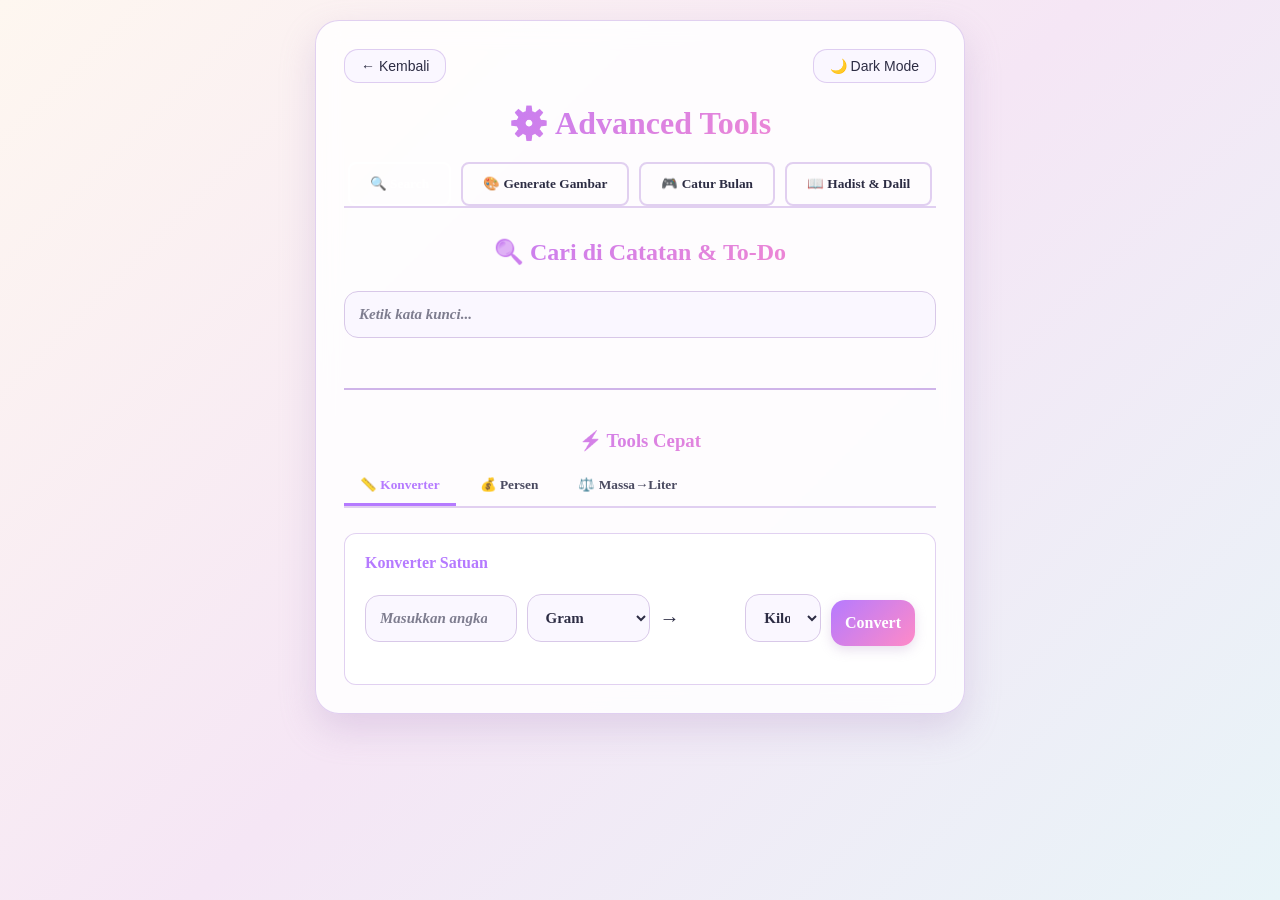
==== advanced.html @ e5b5f6a2 "Add files via upload" ====
<!DOCTYPE html>
<html lang="id">
<head>
<meta charset="UTF-8">
<title>Advanced Tools</title>
<link rel="stylesheet" href="advanced.css">
<link href="https://fonts.googleapis.com/css2?family=Amiri:wght@400;700&display=swap" rel="stylesheet">
</head>
<body>
<div class="app">

  <div class="theme-toggle">
    <button onclick="window.location.href='index.html'">← Kembali</button>
    <button onclick="toggleTheme()" id="themeBtn">🌙 Dark Mode</button>
  </div>

  <h1>⚙️ Advanced Tools</h1>

  <!-- Tab Navigation -->
  <div class="tab-nav">
    <button class="tab-btn active" onclick="switchTab('search', event)">🔍 Search</button>
    <button class="tab-btn" onclick="switchTab('image', event)">🎨 Generate Gambar</button>
    <button class="tab-btn" onclick="switchTab('game', event)">🎮 Catur Bulan</button>
    <button class="tab-btn" onclick="switchTab('hadist', event)">📖 Hadist & Dalil</button>
  </div>

  <!-- Tab 1: Search -->
  <div id="tab-search" class="tab-content active">
    <h2>🔍 Cari di Catatan & To-Do</h2>
    <div id="searchBox">
      <input type="text" id="searchInput" placeholder="Ketik kata kunci..." onkeyup="doSearch()">
      <div id="searchResults" style="display:none;"></div>
    </div>
  </div>

  <!-- Tab 2: Generate Gambar -->
  <div id="tab-image" class="tab-content">
    <h2>🎨 Generate Gambar</h2>
    <p style="color:var(--text-secondary); text-align:center; margin-top:-10px;">
      Ketik prompt, gambar langsung jadi di bawah
    </p>
    <div id="imageGen">
      <input type="text" id="imagePrompt" placeholder="Contoh: kucing lucu pakai kacamata, cyberpunk city">
      <select id="imageOrientation">
        <option value="square">Square 1:1</option>
        <option value="landscape">Landscape 16:9</option>
        <option value="vertical">Vertical 9:16</option>
      </select>
      <button onclick="generateImage()">Generate</button>
      <div id="imageResult"></div>
    </div>
  </div>

  <!-- Tab 3: Game -->
  <div id="tab-game" class="tab-content">
    <h2>🎮 Game: Catur Bulan</h2>
    <p style="color:var(--text-secondary); text-align:center; margin-top:-10px;">
      Max 3 biji per player. Kalo udah 3, biji paling lama ilang. Klik kotak buat jalan
    </p>

    <div id="ttt-setup">
      <button id="ttt-start-btn" class="reset-btn">▶️ Start Game</button>
    </div>

    <div id="ttt-game" style="display:none">
      <div class="ttt-timer">
        <span>X: <b id="timerX">5</b>s</span>
        <span>O: <b id="timerO">5</b>s</span>
      </div>
      <div id="ttt-status">Giliran: X</div>
      <div id="ttt-board">
        <button class="ttt-cell" data-index="0"></button>
        <button class="ttt-cell" data-index="1"></button>
        <button class="ttt-cell" data-index="2"></button>
        <button class="ttt-cell" data-index="3"></button>
        <button class="ttt-cell" data-index="4"></button>
        <button class="ttt-cell" data-index="5"></button>
        <button class="ttt-cell" data-index="6"></button>
        <button class="ttt-cell" data-index="7"></button>
        <button class="ttt-cell" data-index="8"></button>
      </div>
      <div>
        <button id="ttt-playagain-btn" class="reset-btn">🔁 Play Again</button>
        <button onclick="resetTTT()" class="reset-btn">🔄 Back to Menu</button>
      </div>
    </div>
  </div>

  <!-- Tab 4: Hadist & Dalil -->
  <div id="tab-hadist" class="tab-content">
    <h2>📖 100 Hadist & 100 Dalil</h2>
    <input type="text" id="hadistSearch" placeholder="Cari hadist/dalil..." onkeyup="filterHadist()">
    <div class="hadist-tabs">
      <button class="hadist-tab-btn active" onclick="switchHadistTab('hadist', event)">Hadist</button>
      <button class="hadist-tab-btn" onclick="switchHadistTab('dalil', event)">Dalil Al-Quran</button>
    </div>
    <div id="hadistList" class="hadist-list"></div>
  </div>

  <hr style="margin:40px 0; border:1px solid var(--border-color)">

  <!-- Nav Tab Tools -->
  <h3>⚡ Tools Cepat</h3>
  <div class="tool-nav">
    <button class="tool-btn active" onclick="switchToolTab('konverter', event)">📏 Konverter</button>
    <button class="tool-btn" onclick="switchToolTab('persen', event)">💰 Persen</button>
    <button class="tool-btn" onclick="switchToolTab('massa', event)">⚖️ Massa→Liter</button>
  </div>

  <!-- Tab 1: Konverter -->
  <div id="tool-konverter" class="tool-content active">
    <div class="tool-box">
      <h4>Konverter Satuan</h4>
      <div class="converter-grid">
        <input type="number" id="valConv" placeholder="Masukkan angka" step="any">
        <select id="fromUnit">
          <option value="g">Gram</option>
          <option value="kg">Kilogram</option>
          <option value="mg">Miligram</option>
          <option value="ml">Mililiter</option>
          <option value="l">Liter</option>
          <option value="cm">Centimeter</option>
          <option value="m">Meter</option>
          <option value="mm">MiliMeter</option>
          <option value="inch">Inch</option>
        </select>
        <span style="font-size:20px">→</span>
        <select id="toUnit">
          <option value="kg">Kilogram</option>
          <option value="g">Gram</option>
          <option value="mg">Miligram</option>
          <option value="l">Liter</option>
          <option value="ml">Mililiter</option>
          <option value="m">Meter</option>
          <option value="mm">MiliMeter</option>
          <option value="cm">Centimeter</option>
          <option value="inch">Inch</option>
        </select>
        <button class="btn-accent" onclick="hitungKonversi()">Convert</button>
      </div>
      <div id="hasilConv" class="hasil-box"></div>
    </div>
  </div>

  <!-- Tab 2: Persen -->
  <div id="tool-persen" class="tool-content">
    <div class="tool-box">
      <h4>Persentase Cepat - Diskon%</h4>
      <input type="number" id="valPersen" placeholder="Harga awal">
      <input type="number" id="persen" placeholder="Diskon %">
      <button class="btn-accent" onclick="hitungPersen()">Hitung</button>
      <div id="hasilPersen" class="hasil-box"></div>
    </div>
  </div>

  <!-- Tab 3: Massa -->
  <div id="tool-massa" class="tool-content">
    <div class="tool-box">
      <h4>Massa ke Volume - Butuh Densitas</h4>
      <input type="number" id="kgInput" placeholder="Berat kg" step="any">
      <select id="bahan">
        <option value="1">Air - 1.0 kg/L</option>
        <option value="0.92">Minyak Goreng - 0.92 kg/L</option>
        <option value="1.03">Susu - 1.03 kg/L</option>
        <option value="13.6">Merkuri - 13.6 kg/L</option>
        <option value="0.79">Alkohol - 0.79 kg/L</option>
      </select>
      <button class="btn-accent" onclick="kgKeLiter()">Hitung</button>
      <div id="hasilKgLiter" class="hasil-box"></div>
    </div>
  </div>

</div>

<script src="advanced.js"></script>
</body>
</html>
---- advanced.css ----
* { box-sizing: border-box; }

:root {
    --bg-gradient: linear-gradient(135deg, #fef7f0 0%, #f5e6f5 50%, #e8f4f8 100%);
    --card-bg: rgba(255, 255, 255, 0.85);
    --text-color: #2d2d44;
    --text-secondary: #4a4a60;
    --accent-1: #b57aff;
    --accent-2: #ff8ac7;
    --input-bg: #faf7ff;
    --input-border: #d8c8e8;
    --hasil-bg: #fcf8ff;
    --shadow: rgba(180, 150, 200, 0.3);
    --border-color: rgba(180, 140, 220, 0.4);
}

[data-theme="dark"] {
    --bg-gradient: linear-gradient(135deg, #1a1a2e 0%, #16213e 50%, #0f3460 100%);
    --card-bg: rgba(26, 26, 46, 0.85);
    --text-color: #f0f0ff;
    --text-secondary: #d0d0e8;
    --accent-1: #8aa8ff;
    --accent-2: #ff9fd3;
    --input-bg: rgba(50, 50, 75, 0.7);
    --input-border: rgba(140, 170, 255, 0.4);
    --hasil-bg: rgba(25, 25, 45, 0.9);
    --shadow: rgba(0, 0, 0, 0.6);
    --border-color: rgba(140, 170, 255, 0.5);
}

body {
    font-family: 'Times New Roman', serif;
    font-size: 16px;
    font-weight: 600;
    background: var(--bg-gradient);
    color: var(--text-color);
    padding: 20px;
    margin: 0;
    min-height: 100vh;
    display: flex;
    justify-content: center;
    align-items: flex-start;
    transition: all 0.4s ease;
}

.app {
    width: 100%;
    max-width: 650px;
    background: var(--card-bg);
    backdrop-filter: blur(12px);
    border-radius: 24px;
    padding: 28px;
    box-shadow: 0 15px 35px var(--shadow);
    border: 1px solid var(--border-color);
}

.theme-toggle {
    display: flex;
    justify-content: space-between;
    margin-bottom: 15px;
}

.theme-toggle button {
    width: auto;
    padding: 8px 16px;
    font-size: 14px;
    background: var(--input-bg);
    color: var(--text-color);
    border: 1px solid var(--border-color);
    border-radius: 14px;
    cursor: pointer;
    transition: 0.2s;
}

.theme-toggle button:hover {
    border-color: var(--accent-1);
}

h1, h2, h3 {
    text-align: center;
    margin-bottom: 15px;
    background: linear-gradient(135deg, var(--accent-1), var(--accent-2));
    -webkit-background-clip: text; 
    -webkit-text-fill-color: transparent;
}

input, select, textarea {
    width: 100%;
    padding: 14px;
    margin: 10px 0;
    border: 1px solid var(--input-border);
    border-radius: 14px;
    background: var(--input-bg);
    color: var(--text-color);
    font-size: 15px;
    font-family: 'Times New Roman', serif;
    font-weight: 600;
}

input:focus, select:focus, textarea:focus {
    outline: none;
    border-color: var(--accent-1);
    box-shadow: 0 0 0 3px rgba(212, 165, 255, 0.2);
}

.hasil {
    margin-top: 15px;
    padding: 18px;
    background: var(--hasil-bg);
    border-radius: 14px;
    white-space: pre-wrap;
    font-family: 'Courier New', monospace;
    font-size: 15px;
    font-weight: 600;
    border-left: 4px solid var(--accent-1);
}

mark {
    background: var(--accent-2);
    color: white;
    padding: 2px 4px;
    border-radius: 4px;
}

::placeholder {
    color: var(--text-secondary);
    opacity: 0.7;
    font-style: italic;
}

hr {
    border: none;
    height: 1px;
    background: var(--border-color);
    margin: 30px 0;
}

#imageGen {
    margin-top: 20px;
}

#imageGen button {
    width: 100%;
    padding: 14px;
    margin-top: 10px;
    border: none;
    border-radius: 14px;
    background: linear-gradient(135deg, var(--accent-1), var(--accent-2));
    color: white;
    font-size: 16px;
    font-weight: 700;
    font-family: 'Times New Roman', serif;
    cursor: pointer;
    transition: all 0.2s ease;
    box-shadow: 0 4px 12px rgba(138, 43, 226, 0.3);
}

#imageGen button:hover {
    transform: translateY(-2px);
    box-shadow: 0 6px 18px rgba(138, 43, 226, 0.4);
}

#imageGen button:active {
    transform: translateY(0);
    box-shadow: 0 2px 8px rgba(138, 43, 226, 0.3);
}

#tictactoe {
    background: var(--card-bg);
    border: 1px solid var(--input-border);
    border-radius: 18px;
    padding: 20px;
    box-shadow: 0 4px 20px rgba(0, 0, 0, 0.15);
}

#ttt-board {
    display: grid;
    grid-template-columns: repeat(3, 1fr);
    gap: 10px;
    margin: 15px 0;
}

.ttt-cell {
    width: 100%;
    aspect-ratio: 1;
    font-size: 32px;
    font-weight: 700;
    border-radius: 14px;
    border: 1px solid var(--input-border);
    background: var(--input-bg);
    color: var(--text-color);
    cursor: pointer;
    transition: all 0.2s ease;
}

.ttt-cell:hover:not(:disabled) {
    border-color: var(--accent-1);
    background: var(--accent-1);
    color: white;
    transform: scale(1.05);
}

.ttt-cell:disabled {
    cursor: not-allowed;
    opacity: 0.7;
}

#ttt-status {
    font-weight: 600;
    font-size: 18px;
    text-align: center;
    margin-bottom: 10px;
}

.reset-btn {
    width: 100%;
    padding: 10px 20px;
    margin-top: 10px;
    border: none;
    border-radius: 14px;
    background: linear-gradient(135deg, var(--accent-1), var(--accent-2));
    color: white;
    font-weight: 700;
    font-family: 'Times New Roman', serif;
    cursor: pointer;
    box-sizing: border-box;
    transition: 0.2s;
}

.reset-btn:hover {
    opacity: 0.9;
    transform: translateY(-2px);
}

/* ===== SEARCH BOX ===== */
#searchBox {
    margin-top: 15px;
}

#searchResults {
    margin-top: 12px;
    padding: 15px;
    background: var(--hasil-bg);
    border-radius: 14px;
    border-left: 4px solid var(--accent-1);
    white-space: pre-wrap;
    font-size: 14px;
    line-height: 1.6;
    max-height: 300px;
    overflow-y: auto;
}

#searchResults b {
    color: var(--accent-1);
}

/* ===== TABS ATAS ===== */
.tab-nav {
    display: flex;
    gap: 8px;
    margin: 20px 0;
    border-bottom: 2px solid var(--border-color);
    overflow-x: auto;
}

.tab-btn {
    padding: 12px 18px;
    background: none;
    border: none;
    color: var(--text-secondary);
    font-weight: 700;
    cursor: pointer;
    border-bottom: 3px solid transparent;
    transition: all 0.2s;
    white-space: nowrap;
    font-family: 'Times New Roman', serif;
}

.tab-btn.active {
    border-bottom-color: var(--accent-1);
    color: var(--accent-1);
}

.tab-btn:hover {
    background: rgba(138, 168, 255, 0.1);
}

.tab-content {
    display: none;
    animation: fadeIn 0.3s;
}

.tab-content.active {
    display: block;
}

@keyframes fadeIn {
    from { opacity: 0; transform: translateY(10px); }
    to { opacity: 1; transform: translateY(0); }
}

/* ===== HADIST & DALIL ===== */
.hadist-tabs {
    display: flex;
    gap: 10px;
    margin: 15px 0;
}

.hadist-tab-btn {
    flex: 1;
    padding: 10px;
    border: 1px solid var(--input-border);
    background: var(--input-bg);
    color: var(--text-color);
    border-radius: 12px;
    cursor: pointer;
    font-weight: 600;
    transition: 0.2s;
}

.hadist-tab-btn.active {
    background: linear-gradient(135deg, var(--accent-1), var(--accent-2));
    color: white;
    border-color: transparent;
}

#hadistSearch {
    width: 100%;
    margin-bottom: 15px;
}

.hadist-list {
    max-height: 500px;
    overflow-y: auto;
}

.hadist-item {
    border-left: 4px solid var(--accent-1);
    padding: 15px;
    margin-bottom: 15px;
    background: var(--hasil-bg);
    border-radius: 8px;
}

.hadist-arab {
    font-size: 1.4rem;
    text-align: right;
    direction: rtl;
    margin-bottom: 10px;
    line-height: 2.2;
    font-family: 'Amiri', 'Traditional Arabic', serif;
}

.hadist-terjemah {
    margin-bottom: 8px;
    line-height: 1.6;
}

.hadist-sumber {
    font-size: 0.9rem;
    color: var(--accent-1);
    font-style: italic;
}

/* ===== TOOLS CEPAT BAWAH ===== */
.tool-box {
    background: var(--card-bg);
    padding: 20px;
    border-radius: 12px;
    margin-top: 25px;
    border: 1px solid var(--border-color);
}

.tool-box h4 {
    margin-bottom: 12px;
    margin-top: 0;
    color: var(--accent-1);
}

.converter-grid {
    display: grid;
    grid-template-columns: 2fr auto 1fr 1fr auto;
    gap: 10px;
    align-items: center;
    margin-bottom: 12px;
}

@media (max-width: 600px) {
  .converter-grid { grid-template-columns: 1fr 1fr; }
  .converter-grid span { grid-column: 1 / -1; text-align: center; }
  .converter-grid button.btn-accent { grid-column: 1 / -1; margin-top: 10px; }
}

.hasil-box {
    background: var(--hasil-bg);
    padding: 12px;
    border-radius: 8px;
    margin-top: 12px;
    display: none;
    border-left: 3px solid var(--accent-1);
}

/* ===== TOMBOL TERPISAH UNTUK TOOLS ===== */
.btn-accent {
    width: 100%;
    padding: 14px;
    margin-top: 10px;
    border: none;
    border-radius: 14px;
    background: linear-gradient(135deg, var(--accent-1), var(--accent-2));
    color: white;
    font-size: 16px;
    font-weight: 700;
    font-family: 'Times New Roman', serif;
    cursor: pointer;
    transition: all 0.2s ease;
    box-shadow: 0 4px 12px var(--shadow);
}

.btn-accent:hover {
    transform: translateY(-2px);
    box-shadow: 0 6px 18px var(--shadow);
}

.btn-accent:active {
    transform: translateY(0);
    box-shadow: 0 2px 8px var(--shadow);
}

/* ===== TAB TOOLS BAWAH ===== */
.tool-nav {
    display: flex;
    gap: 8px;
    margin-bottom: 15px;
    border-bottom: 2px solid var(--border-color);
    overflow-x: auto;
}

.tool-btn {
    padding: 10px 16px;
    background: none;
    border: none;
    color: var(--text-secondary);
    font-weight: 700;
    cursor: pointer;
    border-bottom: 3px solid transparent;
    transition: all 0.2s;
    white-space: nowrap;
    font-family: 'Times New Roman', serif;
}

.tool-btn.active {
    color: var(--accent-1);
    border-bottom-color: var(--accent-1);
}

.tool-btn:hover {
    background: rgba(138, 168, 255, 0.1);
}

.tool-content {
    display: none;
}

.tool-content.active {
    display: block;
    animation: fadeIn 0.3s;
}
.ttt-timer {
    display: flex;
    justify-content: space-between;
    margin-bottom: 10px;
    font-family: 'Times New Roman', serif;
    font-weight: 600;
}
.ttt-timer span.active {
    color: var(--accent-1);
    text-shadow: 0 0 8px var(--accent-1);
}
/* === TTT Timer === */
.ttt-timer {
  display: flex;
  justify-content: space-around;
  margin: 15px 0;
  font-size: 18px;
  font-weight: bold;
}

.ttt-timer span {
  padding: 8px 15px;
  border-radius: 8px;
  background: var(--bg-primary);
  border: 2px solid transparent;
  transition: 0.2s;
}

.ttt-timer span.active {
  border-color: var(--accent-color);
  background: rgba(0, 102, 204, 0.15);
  box-shadow: 0 0 10px rgba(0, 102, 204, 0.3);
}

/* === TTT Board === */
#ttt-board {
  display: grid;
  grid-template-columns: repeat(3, 1fr);
  gap: 8px;
  max-width: 300px;
  margin: 20px auto;
}

.ttt-cell {
  aspect-ratio: 1;
  font-size: 2.5rem;
  font-weight: bold;
  border: 2px solid var(--border-color);
  border-radius: 12px;
  background: var(--bg-secondary);
  color: var(--text-primary);
  cursor: pointer;
  transition: 0.15s;
}

.ttt-cell:hover:not(:disabled) {
  background: var(--bg-primary);
  transform: scale(1.05);
}

.ttt-cell:disabled {
  cursor: not-allowed;
  opacity: 0.8;
}

/* X warna biru, O warna merah */
.ttt-cell:nth-child(1):not(:empty)[data-index="0"],
.ttt-cell[data-index]:not(:empty) {
  color: var(--text-primary);
}

/* Biar gampang bedain, kita kasih class pas diisi JS */
/* === HADIST & DALIL === */
#hadistSearch {
    width:100%;
    padding:12px;
    margin:15px 0;
    border-radius:8px;
    border:2px solid var(--border-color);
    background:var(--bg-secondary);
    color:var(--text-primary);
    font-size:1rem;
}

.hadist-tabs {
    display:flex;
    gap:10px;
    justify-content:center;
    margin-bottom:20px;
}

.hadist-tab-btn {
    padding:10px 20px;
    border-radius:8px;
    border:2px solid var(--border-color);
    background:var(--bg-secondary);
    color:var(--text-primary);
    cursor:pointer;
    font-weight:bold;
    transition:0.2s;
}

.hadist-tab-btn.active {
    background: var(--accent-color);
    color: white;
    border-color: var(--accent-color);
}

.hadist-item {
    background: var(--bg-secondary);
    padding: 18px;
    margin-bottom: 15px;
    border-radius: 12px;
    border-left: 4px solid var(--accent-color);
    transition:0.2s;
}

.hadist-item:hover {
    transform: translateX(5px);
}

.hadist-arab {
    font-size: 1.5rem;
    text-align: right;
    line-height: 2.2;
    margin-bottom: 10px;
    font-family: 'Amiri', 'Noto Naskh Arabic', serif;
}

.hadist-terjemah {
    font-size: 1rem;
    color: var(--text-secondary);
    margin-bottom: 8px;
    line-height: 1.6;
}

.hadist-sumber {
    font-size: 0.85rem;
    color: var(--accent-color);
    font-weight: bold;
}

/* Dark mode */
[data-theme="dark"] .hadist-item {
    background: #2a2a2a;
}
/* === TAB SYSTEM === */
.tab-content { display: none; }
.tab-content.active { display: block; }

.tab-nav {
  display: flex;
  gap: 10px;
  margin-bottom: 30px;
  flex-wrap: wrap;
  justify-content: center;
}

.tab-btn {
  padding: 12px 20px;
  border-radius: 8px;
  border: 2px solid var(--border-color);
  background: var(--bg-secondary);
  color: var(--text-primary);
  cursor: pointer;
  font-weight: bold;
  transition: 0.2s;
}

.tab-btn.active {
  background: var(--accent-color);
  color: white;
  border-color: var(--accent-color);
}

/* === HADIST & DALIL === */
#hadistSearch {
  width:100%;
  padding:12px;
  margin:15px 0;
  border-radius:8px;
  border:2px solid var(--border-color);
  background:var(--bg-secondary);
  color:var(--text-primary);
  font-size:1rem;
}

.hadist-tabs {
  display:flex;
  gap:10px;
  justify-content:center;
  margin-bottom:20px;
}

.hadist-tab-btn {
  padding:10px 20px;
  border-radius:8px;
  border:2px solid var(--border-color);
  background:var(--bg-secondary);
  color:var(--text-primary);
  cursor:pointer;
  font-weight:bold;
  transition:0.2s;
}

.hadist-tab-btn.active {
  background: var(--accent-color);
  color: white;
  border-color: var(--accent-color);
}

.hadist-item {
  background: var(--bg-secondary);
  padding: 18px;
  margin-bottom: 15px;
  border-radius: 12px;
  border-left: 4px solid var(--accent-color);
  transition:0.2s;
}

.hadist-item:hover {
  transform: translateX(5px);
}

.hadist-arab {
  font-size: 1.5rem;
  text-align: right;
  line-height: 2.2;
  margin-bottom: 10px;
  font-family: 'Amiri', serif;
  direction: rtl;
}

.hadist-terjemah {
  font-size: 1rem;
  color: var(--text-secondary);
  margin-bottom: 8px;
  line-height: 1.6;
}

.hadist-sumber {
  font-size: 0.85rem;
  color: var(--accent-color);
  font-weight: bold;
}

[data-theme="dark"] .hadist-item {
  background: #2a2a2a;
}
/* Kategori, perawi, dan sanad hadist */
.hadist-kategori {
    display: inline-block;
    padding: 3px 10px;
    margin-bottom: 8px;
    border-radius: 999px;
    font-size: 12px;
    font-weight: bold;
    background: var(--accent-1);
    color: #fff;
}

.hadist-detail {
    margin-top: 8px;
    font-size: 13px;
    line-height: 1.6;
    color: var(--text-secondary);
    text-align: left;
    word-break: break-word;
}
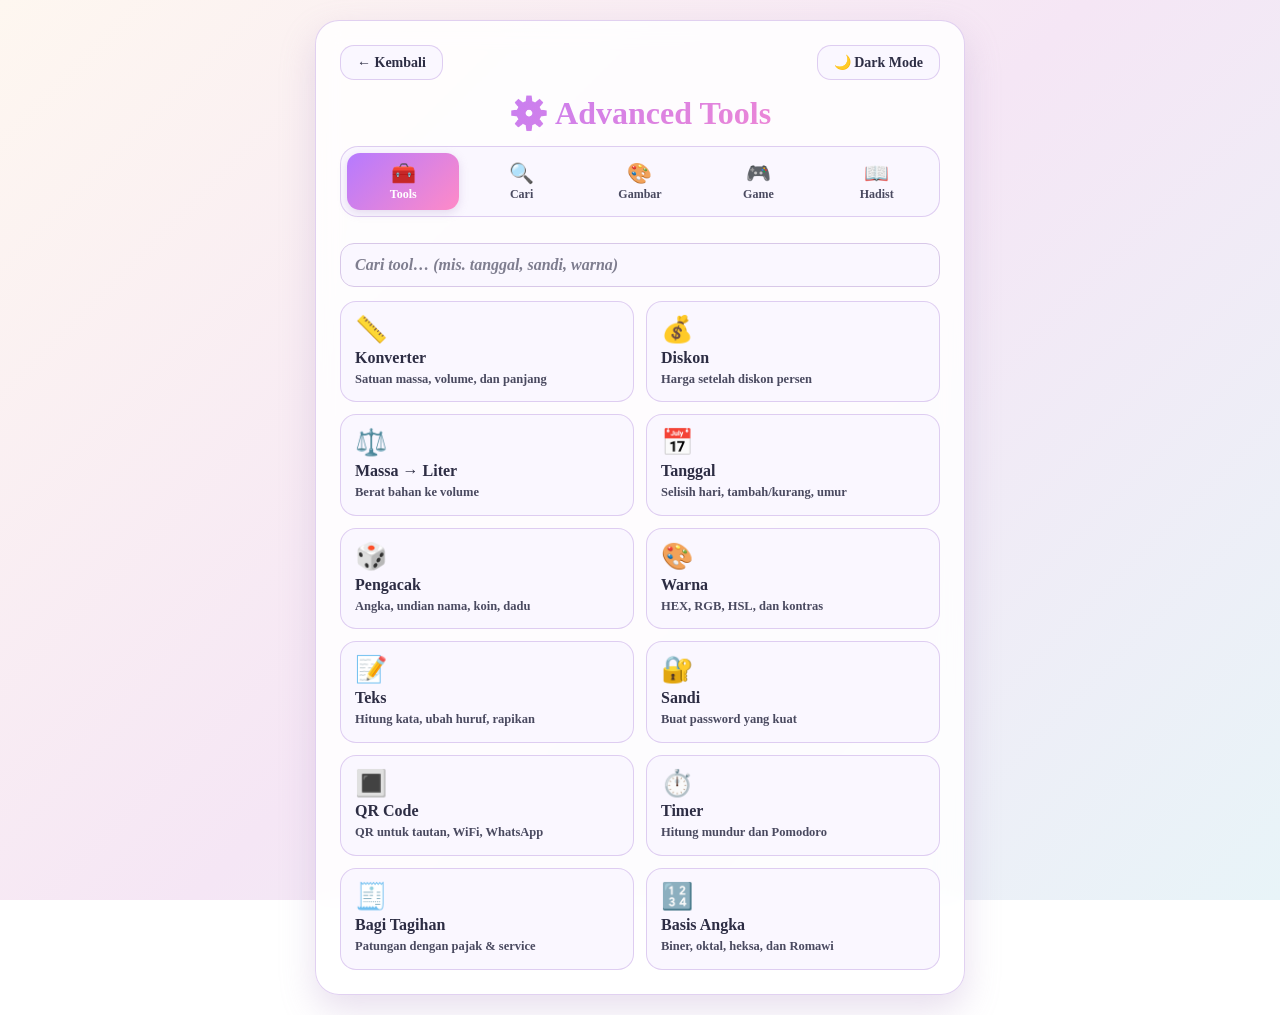
==== commit 0a6814aa: "Add files via upload" ====
--- a/advanced.html
+++ b/advanced.html
@@ -2,8 +2,16 @@
 <html lang="id">
 <head>
 <meta charset="UTF-8">
+<meta name="viewport" content="width=device-width, initial-scale=1">
+<link rel="manifest" href="manifest.webmanifest">
+<meta name="theme-color" content="#b57aff">
+<link rel="icon" type="image/png" sizes="48x48" href="icons/favicon-48.png">
+<link rel="apple-touch-icon" href="icons/apple-touch-icon.png">
+<meta name="mobile-web-app-capable" content="yes">
+<meta name="apple-mobile-web-app-capable" content="yes">
+<meta name="apple-mobile-web-app-title" content="Multi Tool">
 <title>Advanced Tools</title>
-<link rel="stylesheet" href="advanced.css">
+<link rel="stylesheet" href="advanced.css?v=4">
 <link href="https://fonts.googleapis.com/css2?family=Amiri:wght@400;700&display=swap" rel="stylesheet">
 </head>
 <body>
@@ -16,29 +24,400 @@
 
   <h1>⚙️ Advanced Tools</h1>
 
-  <!-- Tab Navigation -->
-  <div class="tab-nav">
-    <button class="tab-btn active" onclick="switchTab('search', event)">🔍 Search</button>
-    <button class="tab-btn" onclick="switchTab('image', event)">🎨 Generate Gambar</button>
-    <button class="tab-btn" onclick="switchTab('game', event)">🎮 Catur Bulan</button>
-    <button class="tab-btn" onclick="switchTab('hadist', event)">📖 Hadist & Dalil</button>
-  </div>
-
-  <!-- Tab 1: Search -->
-  <div id="tab-search" class="tab-content active">
-    <h2>🔍 Cari di Catatan & To-Do</h2>
+  <!-- Navigasi utama: satu baris, ikon di atas label -->
+  <nav class="main-nav" aria-label="Menu utama">
+    <button class="nav-btn active" data-tab="tools" onclick="switchTab('tools', event)"><span class="nav-ico">🧰</span><span>Tools</span></button>
+    <button class="nav-btn" data-tab="search" onclick="switchTab('search', event)"><span class="nav-ico">🔍</span><span>Cari</span></button>
+    <button class="nav-btn" data-tab="image" onclick="switchTab('image', event)"><span class="nav-ico">🎨</span><span>Gambar</span></button>
+    <button class="nav-btn" data-tab="game" onclick="switchTab('game', event)"><span class="nav-ico">🎮</span><span>Game</span></button>
+    <button class="nav-btn" data-tab="hadist" onclick="switchTab('hadist', event)"><span class="nav-ico">📖</span><span>Hadist</span></button>
+  </nav>
+
+  <!-- ===== TOOLS: daftar kartu, lalu panel tool yang dipilih ===== -->
+  <section id="tab-tools" class="tab-content active">
+    <div id="toolHome">
+      <input type="search" id="toolFilter" placeholder="Cari tool… (mis. tanggal, sandi, warna)" oninput="filterTools()" aria-label="Cari tool">
+      <div id="toolGrid" class="tool-grid"></div>
+      <p id="toolEmpty" class="empty hidden">Tool tidak ditemukan</p>
+    </div>
+
+    <div id="toolView" class="hidden">
+      <div class="tool-head">
+        <button class="back-btn" onclick="closeTool()">← Semua tools</button>
+        <h2 id="toolTitle"></h2>
+      </div>
+
+      <!-- Konverter -->
+      <div id="tool-konverter" class="tool-panel hidden">
+        <div class="tool-box">
+          <label class="lbl" for="valConv">Nilai</label>
+          <input type="number" id="valConv" placeholder="Masukkan angka" step="any" inputmode="decimal" oninput="hitungKonversi(true)">
+          <div class="swap-row">
+            <div class="grow"><label class="lbl" for="fromUnit">Dari</label>
+              <select id="fromUnit" onchange="hitungKonversi(true)">
+                <option value="g">Gram</option>
+                <option value="kg">Kilogram</option>
+                <option value="mg">Miligram</option>
+                <option value="ml">Mililiter</option>
+                <option value="l">Liter</option>
+                <option value="cm">Centimeter</option>
+                <option value="m">Meter</option>
+                <option value="mm">MiliMeter</option>
+                <option value="inch">Inch</option>
+
+              </select></div>
+            <button class="icon-btn" onclick="tukarSatuan()" aria-label="Tukar satuan" title="Tukar">⇄</button>
+            <div class="grow"><label class="lbl" for="toUnit">Ke</label>
+              <select id="toUnit" onchange="hitungKonversi(true)">
+                <option value="kg">Kilogram</option>
+                <option value="g">Gram</option>
+                <option value="mg">Miligram</option>
+                <option value="l">Liter</option>
+                <option value="ml">Mililiter</option>
+                <option value="m">Meter</option>
+                <option value="mm">MiliMeter</option>
+                <option value="cm">Centimeter</option>
+                <option value="inch">Inch</option>
+
+              </select></div>
+          </div>
+          <button class="btn-accent" onclick="hitungKonversi()">Convert</button>
+          <div id="hasilConv" class="hasil-box"></div>
+        </div>
+      </div>
+
+      <!-- Persen / Diskon -->
+      <div id="tool-persen" class="tool-panel hidden">
+        <div class="tool-box">
+          <label class="lbl" for="valPersen">Harga awal (Rp)</label>
+          <input type="number" id="valPersen" placeholder="Harga awal" inputmode="decimal" oninput="hitungPersen(true)">
+          <label class="lbl" for="persen">Diskon (%)</label>
+          <input type="number" id="persen" placeholder="Diskon %" inputmode="decimal" oninput="hitungPersen(true)">
+          <button class="btn-accent" onclick="hitungPersen()">Hitung</button>
+          <div id="hasilPersen" class="hasil-box"></div>
+        </div>
+      </div>
+
+      <!-- Massa -> Liter -->
+      <div id="tool-massa" class="tool-panel hidden">
+        <div class="tool-box">
+          <label class="lbl" for="kgInput">Berat (kg)</label>
+          <input type="number" id="kgInput" placeholder="Berat kg" step="any" inputmode="decimal" oninput="kgKeLiter(true)">
+          <label class="lbl" for="bahan">Bahan (densitas)</label>
+          <select id="bahan" onchange="kgKeLiter(true)">
+            <option value="1">Air - 1.0 kg/L</option>
+            <option value="0.92">Minyak Goreng - 0.92 kg/L</option>
+            <option value="1.03">Susu - 1.03 kg/L</option>
+            <option value="13.6">Merkuri - 13.6 kg/L</option>
+            <option value="0.79">Alkohol - 0.79 kg/L</option>
+
+          </select>
+          <button class="btn-accent" onclick="kgKeLiter()">Hitung</button>
+          <div id="hasilKgLiter" class="hasil-box"></div>
+        </div>
+      </div>
+
+      <!-- Tanggal -->
+      <div id="tool-tanggal" class="tool-panel hidden">
+        <div class="seg" role="tablist">
+          <button class="seg-btn active" data-seg="tgl:selisih" onclick="tglMode('selisih', this)">Selisih</button>
+          <button class="seg-btn" data-seg="tgl:tambah" onclick="tglMode('tambah', this)">Tambah/Kurang</button>
+          <button class="seg-btn" data-seg="tgl:umur" onclick="tglMode('umur', this)">Umur</button>
+        </div>
+        <div class="tool-box">
+          <div id="tgl-selisih" class="seg-pane">
+            <div class="two">
+              <div><label class="lbl" for="tglA">Dari tanggal</label><input type="date" id="tglA" onchange="tglHitung()" oninput="tglHitung()"></div>
+              <div><label class="lbl" for="tglB">Sampai tanggal</label><input type="date" id="tglB" onchange="tglHitung()" oninput="tglHitung()"></div>
+            </div>
+            <div id="tglHasil1" class="hasil-box"></div>
+          </div>
+          <div id="tgl-tambah" class="seg-pane hidden">
+            <label class="lbl" for="tglMulai">Tanggal awal</label>
+            <input type="date" id="tglMulai" onchange="tglHitung()" oninput="tglHitung()">
+            <div class="three">
+              <div><label class="lbl" for="tglArah">Aksi</label>
+                <select id="tglArah" onchange="tglHitung()"><option value="1">Tambah</option><option value="-1">Kurang</option></select></div>
+              <div><label class="lbl" for="tglJumlah">Jumlah</label>
+                <input type="number" id="tglJumlah" value="30" min="0" inputmode="numeric" oninput="tglHitung()"></div>
+              <div><label class="lbl" for="tglSatuan">Satuan</label>
+                <select id="tglSatuan" onchange="tglHitung()"><option value="hari">Hari</option><option value="minggu">Minggu</option><option value="bulan">Bulan</option><option value="tahun">Tahun</option></select></div>
+            </div>
+            <div id="tglHasil2" class="hasil-box"></div>
+          </div>
+          <div id="tgl-umur" class="seg-pane hidden">
+            <div class="two">
+              <div><label class="lbl" for="tglLahir">Tanggal lahir</label><input type="date" id="tglLahir" onchange="tglHitung()" oninput="tglHitung()"></div>
+              <div><label class="lbl" for="tglRef">Per tanggal</label><input type="date" id="tglRef" onchange="tglHitung()" oninput="tglHitung()"></div>
+            </div>
+            <div id="tglHasil3" class="hasil-box"></div>
+          </div>
+        </div>
+      </div>
+
+      <!-- Pengacak -->
+      <div id="tool-acak" class="tool-panel hidden">
+        <div class="seg" role="tablist">
+          <button class="seg-btn active" data-seg="acak:angka" onclick="acakMode('angka', this)">Angka</button>
+          <button class="seg-btn" data-seg="acak:daftar" onclick="acakMode('daftar', this)">Daftar</button>
+          <button class="seg-btn" data-seg="acak:koin" onclick="acakMode('koin', this)">Koin</button>
+          <button class="seg-btn" data-seg="acak:dadu" onclick="acakMode('dadu', this)">Dadu</button>
+        </div>
+        <div class="tool-box">
+          <div id="acak-angka" class="seg-pane">
+            <div class="three">
+              <div><label class="lbl" for="acakMin">Minimum</label><input type="number" id="acakMin" value="1" inputmode="numeric"></div>
+              <div><label class="lbl" for="acakMax">Maksimum</label><input type="number" id="acakMax" value="100" inputmode="numeric"></div>
+              <div><label class="lbl" for="acakJumlah">Jumlah</label><input type="number" id="acakJumlah" value="1" min="1" inputmode="numeric"></div>
+            </div>
+            <label class="check"><input type="checkbox" id="acakUnik"> Tanpa angka kembar</label>
+            <button class="btn-accent" onclick="acakAngka()">Acak angka</button>
+            <div id="acakHasilAngka" class="hasil-box"></div>
+          </div>
+          <div id="acak-daftar" class="seg-pane hidden">
+            <label class="lbl" for="acakDaftar">Daftar (satu per baris)</label>
+            <textarea id="acakDaftar" rows="5" placeholder="Andi&#10;Budi&#10;Citra&#10;Dewi"></textarea>
+            <div class="two">
+              <div><label class="lbl" for="acakPilih">Pilih berapa</label><input type="number" id="acakPilih" value="1" min="1" inputmode="numeric"></div>
+              <div class="end"><button class="btn-soft" onclick="acakKocok()">Kocok urutan</button></div>
+            </div>
+            <button class="btn-accent" onclick="acakDaftarPilih()">Pilih acak</button>
+            <div id="acakHasilDaftar" class="hasil-box"></div>
+          </div>
+          <div id="acak-koin" class="seg-pane hidden">
+            <div id="koinTampil" class="koin">🪙</div>
+            <button class="btn-accent" onclick="acakKoin()">Lempar koin</button>
+            <div id="acakHasilKoin" class="hasil-box"></div>
+          </div>
+          <div id="acak-dadu" class="seg-pane hidden">
+            <label class="lbl" for="acakDaduJml">Jumlah dadu</label>
+            <select id="acakDaduJml"><option>1</option><option>2</option><option>3</option><option>4</option><option>5</option><option>6</option></select>
+            <button class="btn-accent" onclick="acakDadu()">Kocok dadu</button>
+            <div id="acakHasilDadu" class="hasil-box"></div>
+          </div>
+        </div>
+      </div>
+
+      <!-- Warna -->
+      <div id="tool-warna" class="tool-panel hidden">
+        <div class="tool-box">
+          <div class="warna-input">
+            <input type="color" id="warnaPicker" value="#b57aff" aria-label="Pilih warna" oninput="warnaDariPicker()">
+            <input type="text" id="warnaHex" value="#b57aff" placeholder="#b57aff atau rgb(181,122,255)" spellcheck="false" autocapitalize="off" oninput="warnaDariTeks()">
+          </div>
+          <div id="warnaSwatch" class="swatch"></div>
+          <div id="warnaNilai" class="nilai-list"></div>
+          <div id="warnaKontras" class="hasil-box"></div>
+          <label class="lbl">Gradasi (ketuk untuk memakai)</label>
+          <div id="warnaPalet" class="palet"></div>
+        </div>
+      </div>
+
+      <!-- Teks -->
+      <div id="tool-teks" class="tool-panel hidden">
+        <div class="tool-box">
+          <label class="lbl" for="teksInput">Teks</label>
+          <textarea id="teksInput" rows="6" placeholder="Tempel atau ketik teks di sini…" oninput="teksHitung()"></textarea>
+          <div id="teksStat" class="stat-grid"></div>
+          <label class="lbl">Ubah teks</label>
+          <div class="chip-row">
+            <button class="chip" onclick="teksAksi('upper')">HURUF BESAR</button>
+            <button class="chip" onclick="teksAksi('lower')">huruf kecil</button>
+            <button class="chip" onclick="teksAksi('title')">Huruf Awal Kapital</button>
+            <button class="chip" onclick="teksAksi('kalimat')">Awal kalimat</button>
+            <button class="chip" onclick="teksAksi('spasi')">Rapikan spasi</button>
+            <button class="chip" onclick="teksAksi('urut')">Urutkan baris</button>
+            <button class="chip" onclick="teksAksi('unik')">Hapus baris ganda</button>
+            <button class="chip" onclick="teksAksi('balik')">Balik teks</button>
+          </div>
+          <div class="two">
+            <button class="btn-soft" onclick="teksAksi('hapus')">Kosongkan</button>
+            <button class="btn-accent small" onclick="copyText(document.getElementById('teksInput').value, this)">Salin</button>
+          </div>
+        </div>
+      </div>
+
+      <!-- Sandi -->
+      <div id="tool-sandi" class="tool-panel hidden">
+        <div class="tool-box">
+          <div id="sandiHasil" class="sandi-box" aria-live="polite"></div>
+          <div id="sandiKekuatan" class="kuat"><div class="kuat-bar"><span id="sandiBar"></span></div><span id="sandiLabel"></span></div>
+          <label class="lbl" for="sandiPanjang">Panjang: <b id="sandiPanjangNilai">16</b> karakter</label>
+          <input type="range" id="sandiPanjang" min="8" max="64" value="16" oninput="sandiBuat()">
+          <div class="check-grid">
+            <label class="check"><input type="checkbox" id="sandiBesar" checked onchange="sandiBuat()"> Huruf BESAR</label>
+            <label class="check"><input type="checkbox" id="sandiKecil" checked onchange="sandiBuat()"> Huruf kecil</label>
+            <label class="check"><input type="checkbox" id="sandiAngka" checked onchange="sandiBuat()"> Angka 0-9</label>
+            <label class="check"><input type="checkbox" id="sandiSimbol" checked onchange="sandiBuat()"> Simbol !@#</label>
+            <label class="check wide"><input type="checkbox" id="sandiMirip" onchange="sandiBuat()"> Hindari karakter mirip (0 O 1 l I)</label>
+          </div>
+          <div class="two">
+            <button class="btn-accent" onclick="sandiBuat()">Buat ulang</button>
+            <button class="btn-soft" onclick="copyText(document.getElementById('sandiHasil').textContent, this)">Salin</button>
+          </div>
+        </div>
+      </div>
+
+      <!-- Timer -->
+      <div id="tool-timer" class="tool-panel hidden">
+        <div class="seg" role="tablist">
+          <button class="seg-btn active" data-seg="tmr:mundur" onclick="tmrMode('mundur', this)">Hitung mundur</button>
+          <button class="seg-btn" data-seg="tmr:pomodoro" onclick="tmrMode('pomodoro', this)">Pomodoro</button>
+        </div>
+        <div class="tool-box">
+          <div id="tmrFase" class="tmr-fase"></div>
+          <div id="tmrTampil" class="tmr-tampil" aria-live="off">05:00</div>
+          <div id="tmr-mundur" class="seg-pane">
+            <div class="two">
+              <div><label class="lbl" for="tmrMenit">Menit</label><input type="number" id="tmrMenit" value="5" min="0" max="999" inputmode="numeric" oninput="tmrAtur()"></div>
+              <div><label class="lbl" for="tmrDetik">Detik</label><input type="number" id="tmrDetik" value="0" min="0" max="59" inputmode="numeric" oninput="tmrAtur()"></div>
+            </div>
+            <div class="chip-row">
+              <button class="chip" onclick="tmrPreset(1)">1 mnt</button>
+              <button class="chip" onclick="tmrPreset(3)">3 mnt</button>
+              <button class="chip" onclick="tmrPreset(5)">5 mnt</button>
+              <button class="chip" onclick="tmrPreset(10)">10 mnt</button>
+              <button class="chip" onclick="tmrPreset(15)">15 mnt</button>
+              <button class="chip" onclick="tmrPreset(30)">30 mnt</button>
+            </div>
+          </div>
+          <div id="tmr-pomodoro" class="seg-pane hidden">
+            <div class="two">
+              <div><label class="lbl" for="pomoFokus">Fokus (menit)</label><input type="number" id="pomoFokus" value="25" min="1" max="180" inputmode="numeric" oninput="tmrAtur()"></div>
+              <div><label class="lbl" for="pomoIstirahat">Istirahat (menit)</label><input type="number" id="pomoIstirahat" value="5" min="1" max="60" inputmode="numeric" oninput="tmrAtur()"></div>
+            </div>
+            <div id="pomoSesi" class="hasil-box show">Sesi fokus selesai: <b id="pomoJumlah">0</b></div>
+          </div>
+          <div class="two">
+            <button class="btn-accent" id="tmrToggle" onclick="tmrToggle()">▶ Mulai</button>
+            <button class="btn-soft" onclick="tmrReset()">Reset</button>
+          </div>
+        </div>
+      </div>
+
+      <!-- Bagi Tagihan -->
+      <div id="tool-tagihan" class="tool-panel hidden">
+        <div class="tool-box">
+          <label class="lbl" for="bagiTotal">Total tagihan (Rp)</label>
+          <input type="number" id="bagiTotal" placeholder="Contoh: 300000" inputmode="decimal" oninput="bagiHitung()">
+          <div class="three">
+            <div><label class="lbl" for="bagiPajak">Pajak (%)</label><input type="number" id="bagiPajak" value="0" min="0" step="any" inputmode="decimal" oninput="bagiHitung()"></div>
+            <div><label class="lbl" for="bagiService">Service (%)</label><input type="number" id="bagiService" value="0" min="0" step="any" inputmode="decimal" oninput="bagiHitung()"></div>
+            <div><label class="lbl" for="bagiOrang">Orang</label><input type="number" id="bagiOrang" value="2" min="1" inputmode="numeric" oninput="bagiHitung()"></div>
+          </div>
+          <label class="lbl" for="bagiBulat">Pembulatan per orang (ke atas)</label>
+          <select id="bagiBulat" onchange="bagiHitung()">
+            <option value="1">Tanpa pembulatan</option>
+            <option value="100">Ke Rp100</option>
+            <option value="500">Ke Rp500</option>
+            <option value="1000">Ke Rp1.000</option>
+          </select>
+          <div id="bagiHasil" class="hasil-box"></div>
+        </div>
+      </div>
+
+      <!-- Basis Angka -->
+      <div id="tool-basis" class="tool-panel hidden">
+        <div class="tool-box">
+          <div class="two">
+            <div><label class="lbl" for="basisInput">Angka</label><input type="text" id="basisInput" value="255" placeholder="mis. 255" autocapitalize="off" spellcheck="false" oninput="basisHitung()"></div>
+            <div><label class="lbl" for="basisDari">Basis</label>
+              <select id="basisDari" onchange="basisHitung()"><option value="10">Desimal (10)</option><option value="2">Biner (2)</option><option value="8">Oktal (8)</option><option value="16">Heksa (16)</option></select></div>
+          </div>
+          <div id="basisHasil" class="nilai-list"></div>
+          <label class="lbl" for="romawiInput">Angka Romawi → desimal</label>
+          <input type="text" id="romawiInput" placeholder="mis. MCMXCIV" autocapitalize="characters" spellcheck="false" oninput="romawiHitung()">
+          <div id="romawiHasil" class="hasil-box"></div>
+        </div>
+      </div>
+      <!-- QR Code -->
+      <div id="tool-qr" class="tool-panel hidden">
+        <div class="tool-box">
+          <label class="lbl" for="qrJenis">Jenis isi</label>
+          <select id="qrJenis" onchange="qrGantiJenis()">
+            <option value="teks">Teks / Tautan</option>
+            <option value="wifi">WiFi</option>
+            <option value="wa">WhatsApp</option>
+            <option value="email">Email</option>
+            <option value="tel">Telepon</option>
+          </select>
+
+          <div id="qr-teks" class="qr-form">
+            <label class="lbl" for="qrTeks">Teks atau tautan</label>
+            <textarea id="qrTeks" rows="3" placeholder="https://contoh.com" oninput="qrBuatTunda()"></textarea>
+          </div>
+          <div id="qr-wifi" class="qr-form hidden">
+            <label class="lbl" for="qrSsid">Nama WiFi (SSID)</label>
+            <input type="text" id="qrSsid" autocomplete="off" autocapitalize="off" spellcheck="false" oninput="qrBuatTunda()">
+            <div class="two">
+              <div><label class="lbl" for="qrSandi">Kata sandi</label><input type="text" id="qrSandi" autocomplete="off" autocapitalize="off" spellcheck="false" oninput="qrBuatTunda()"></div>
+              <div><label class="lbl" for="qrEnkripsi">Keamanan</label>
+                <select id="qrEnkripsi" onchange="qrBuat()"><option value="WPA">WPA / WPA2 / WPA3</option><option value="WEP">WEP</option><option value="nopass">Tanpa sandi</option></select></div>
+            </div>
+            <label class="check"><input type="checkbox" id="qrTersembunyi" onchange="qrBuat()"> Jaringan tersembunyi</label>
+          </div>
+          <div id="qr-wa" class="qr-form hidden">
+            <label class="lbl" for="qrNomor">Nomor WhatsApp</label>
+            <input type="tel" id="qrNomor" placeholder="0812 3456 7890" inputmode="tel" oninput="qrBuatTunda()">
+            <label class="lbl" for="qrPesan">Pesan awal (opsional)</label>
+            <textarea id="qrPesan" rows="2" placeholder="Halo, saya mau tanya…" oninput="qrBuatTunda()"></textarea>
+          </div>
+          <div id="qr-email" class="qr-form hidden">
+            <label class="lbl" for="qrAlamat">Alamat email</label>
+            <input type="email" id="qrAlamat" placeholder="nama@contoh.com" autocapitalize="off" oninput="qrBuatTunda()">
+            <label class="lbl" for="qrSubjek">Subjek (opsional)</label>
+            <input type="text" id="qrSubjek" oninput="qrBuatTunda()">
+            <label class="lbl" for="qrIsiEmail">Isi pesan (opsional)</label>
+            <textarea id="qrIsiEmail" rows="2" oninput="qrBuatTunda()"></textarea>
+          </div>
+          <div id="qr-tel" class="qr-form hidden">
+            <label class="lbl" for="qrTelp">Nomor telepon</label>
+            <input type="tel" id="qrTelp" placeholder="+62 812 3456 7890" inputmode="tel" oninput="qrBuatTunda()">
+          </div>
+
+          <div id="qrKotak" class="qr-kotak kosong"><canvas id="qrCanvas" role="img" aria-label="Hasil QR Code"></canvas></div>
+          <div id="qrInfo" class="hasil-box"></div>
+
+          <div class="qr-aksi">
+            <button class="btn-accent" onclick="qrUnduhPng()" disabled>⬇ PNG</button>
+            <button class="btn-soft" onclick="qrUnduhSvg()" disabled>⬇ SVG</button>
+            <button class="btn-soft" onclick="qrSalinGambar(this)" disabled>📋 Salin</button>
+          </div>
+
+          <details class="qr-opsi">
+            <summary>Pengaturan lanjutan</summary>
+            <div class="two">
+              <div><label class="lbl" for="qrLevel">Koreksi kesalahan</label>
+                <select id="qrLevel" onchange="qrBuat()"><option value="L">L · 7%</option><option value="M" selected>M · 15%</option><option value="Q">Q · 25%</option><option value="H">H · 30%</option></select></div>
+              <div><label class="lbl" for="qrUkuran">Ukuran gambar</label>
+                <select id="qrUkuran" onchange="qrBuat()"><option value="256">256 px</option><option value="512" selected>512 px</option><option value="1024">1024 px</option></select></div>
+            </div>
+            <div class="three">
+              <div><label class="lbl" for="qrMargin">Margin</label><input type="number" id="qrMargin" value="4" min="0" max="10" inputmode="numeric" oninput="qrBuatTunda()"></div>
+              <div><label class="lbl" for="qrFg">Warna QR</label><input type="color" id="qrFg" value="#000000" oninput="qrBuatTunda()"></div>
+              <div><label class="lbl" for="qrBg">Warna latar</label><input type="color" id="qrBg" value="#ffffff" oninput="qrBuatTunda()"></div>
+            </div>
+            <p class="muted-kecil">Koreksi lebih tinggi membuat QR tetap terbaca walau sebagian rusak atau tertutup logo, tetapi gambarnya lebih padat. Warna gelap di atas latar terang paling aman untuk dipindai.</p>
+          </details>
+        </div>
+      </div>
+
+    </div>
+  </section>
+
+  <!-- ===== CARI ===== -->
+  <section id="tab-search" class="tab-content">
+    <h2><span class="t-ico">🔍</span> Cari Catatan & To-Do</h2>
     <div id="searchBox">
-      <input type="text" id="searchInput" placeholder="Ketik kata kunci..." onkeyup="doSearch()">
+      <input type="search" id="searchInput" placeholder="Ketik kata kunci..." onkeyup="doSearch()" oninput="doSearch()">
       <div id="searchResults" style="display:none;"></div>
     </div>
-  </div>
-
-  <!-- Tab 2: Generate Gambar -->
-  <div id="tab-image" class="tab-content">
-    <h2>🎨 Generate Gambar</h2>
-    <p style="color:var(--text-secondary); text-align:center; margin-top:-10px;">
-      Ketik prompt, gambar langsung jadi di bawah
-    </p>
+  </section>
+
+  <!-- ===== GAMBAR ===== -->
+  <section id="tab-image" class="tab-content">
+    <h2><span class="t-ico">🎨</span> Generate Gambar</h2>
+    <p class="sub">Ketik prompt, lalu pilih situs untuk membuat gambarnya</p>
     <div id="imageGen">
       <input type="text" id="imagePrompt" placeholder="Contoh: kucing lucu pakai kacamata, cyberpunk city">
       <select id="imageOrientation">
@@ -49,14 +428,12 @@
       <button onclick="generateImage()">Generate</button>
       <div id="imageResult"></div>
     </div>
-  </div>
-
-  <!-- Tab 3: Game -->
-  <div id="tab-game" class="tab-content">
-    <h2>🎮 Game: Catur Bulan</h2>
-    <p style="color:var(--text-secondary); text-align:center; margin-top:-10px;">
-      Max 3 biji per player. Kalo udah 3, biji paling lama ilang. Klik kotak buat jalan
-    </p>
+  </section>
+
+  <!-- ===== GAME ===== -->
+  <section id="tab-game" class="tab-content">
+    <h2><span class="t-ico">🎮</span> Catur Bulan</h2>
+    <p class="sub">Maks 3 biji per pemain. Kalau sudah 3, biji paling lama hilang. Ketuk kotak untuk jalan.</p>
 
     <div id="ttt-setup">
       <button id="ttt-start-btn" class="reset-btn">▶️ Start Game</button>
@@ -79,99 +456,30 @@
         <button class="ttt-cell" data-index="7"></button>
         <button class="ttt-cell" data-index="8"></button>
       </div>
-      <div>
+      <div class="game-actions">
         <button id="ttt-playagain-btn" class="reset-btn">🔁 Play Again</button>
         <button onclick="resetTTT()" class="reset-btn">🔄 Back to Menu</button>
       </div>
     </div>
-  </div>
-
-  <!-- Tab 4: Hadist & Dalil -->
-  <div id="tab-hadist" class="tab-content">
-    <h2>📖 100 Hadist & 100 Dalil</h2>
-    <input type="text" id="hadistSearch" placeholder="Cari hadist/dalil..." onkeyup="filterHadist()">
+  </section>
+
+  <!-- ===== HADIST ===== -->
+  <section id="tab-hadist" class="tab-content">
+    <h2><span class="t-ico">📖</span> Hadist & Dalil</h2>
+    <p class="sub" id="hadistInfo"></p>
+    <input type="search" id="hadistSearch" placeholder="Cari hadist/dalil..." onkeyup="filterHadist()" oninput="filterHadist()">
     <div class="hadist-tabs">
-      <button class="hadist-tab-btn active" onclick="switchHadistTab('hadist', event)">Hadist</button>
-      <button class="hadist-tab-btn" onclick="switchHadistTab('dalil', event)">Dalil Al-Quran</button>
+      <button class="hadist-tab-btn active" id="hadistTabBtn" onclick="switchHadistTab('hadist', event)">Hadist</button>
+      <button class="hadist-tab-btn" id="dalilTabBtn" onclick="switchHadistTab('dalil', event)">Dalil Al-Quran</button>
     </div>
     <div id="hadistList" class="hadist-list"></div>
-  </div>
-
-  <hr style="margin:40px 0; border:1px solid var(--border-color)">
-
-  <!-- Nav Tab Tools -->
-  <h3>⚡ Tools Cepat</h3>
-  <div class="tool-nav">
-    <button class="tool-btn active" onclick="switchToolTab('konverter', event)">📏 Konverter</button>
-    <button class="tool-btn" onclick="switchToolTab('persen', event)">💰 Persen</button>
-    <button class="tool-btn" onclick="switchToolTab('massa', event)">⚖️ Massa→Liter</button>
-  </div>
-
-  <!-- Tab 1: Konverter -->
-  <div id="tool-konverter" class="tool-content active">
-    <div class="tool-box">
-      <h4>Konverter Satuan</h4>
-      <div class="converter-grid">
-        <input type="number" id="valConv" placeholder="Masukkan angka" step="any">
-        <select id="fromUnit">
-          <option value="g">Gram</option>
-          <option value="kg">Kilogram</option>
-          <option value="mg">Miligram</option>
-          <option value="ml">Mililiter</option>
-          <option value="l">Liter</option>
-          <option value="cm">Centimeter</option>
-          <option value="m">Meter</option>
-          <option value="mm">MiliMeter</option>
-          <option value="inch">Inch</option>
-        </select>
-        <span style="font-size:20px">→</span>
-        <select id="toUnit">
-          <option value="kg">Kilogram</option>
-          <option value="g">Gram</option>
-          <option value="mg">Miligram</option>
-          <option value="l">Liter</option>
-          <option value="ml">Mililiter</option>
-          <option value="m">Meter</option>
-          <option value="mm">MiliMeter</option>
-          <option value="cm">Centimeter</option>
-          <option value="inch">Inch</option>
-        </select>
-        <button class="btn-accent" onclick="hitungKonversi()">Convert</button>
-      </div>
-      <div id="hasilConv" class="hasil-box"></div>
-    </div>
-  </div>
-
-  <!-- Tab 2: Persen -->
-  <div id="tool-persen" class="tool-content">
-    <div class="tool-box">
-      <h4>Persentase Cepat - Diskon%</h4>
-      <input type="number" id="valPersen" placeholder="Harga awal">
-      <input type="number" id="persen" placeholder="Diskon %">
-      <button class="btn-accent" onclick="hitungPersen()">Hitung</button>
-      <div id="hasilPersen" class="hasil-box"></div>
-    </div>
-  </div>
-
-  <!-- Tab 3: Massa -->
-  <div id="tool-massa" class="tool-content">
-    <div class="tool-box">
-      <h4>Massa ke Volume - Butuh Densitas</h4>
-      <input type="number" id="kgInput" placeholder="Berat kg" step="any">
-      <select id="bahan">
-        <option value="1">Air - 1.0 kg/L</option>
-        <option value="0.92">Minyak Goreng - 0.92 kg/L</option>
-        <option value="1.03">Susu - 1.03 kg/L</option>
-        <option value="13.6">Merkuri - 13.6 kg/L</option>
-        <option value="0.79">Alkohol - 0.79 kg/L</option>
-      </select>
-      <button class="btn-accent" onclick="kgKeLiter()">Hitung</button>
-      <div id="hasilKgLiter" class="hasil-box"></div>
-    </div>
-  </div>
+  </section>
 
 </div>
 
-<script src="advanced.js"></script>
+<script src="advanced.js?v=4"></script>
+<script src="advanced-tools.js?v=4" onerror="window.__toolsError = 'file advanced-tools.js tidak ditemukan'"></script>
+<script src="advanced-qr.js?v=4" onerror="window.__moduleError['advanced-qr.js'] = 'file advanced-qr.js tidak ditemukan'"></script>
+<script src="pwa.js?v=1"></script>
 </body>
-</html>+</html>
--- a/advanced.css
+++ b/advanced.css
@@ -1,3 +1,9 @@
+/* ==========================================================================
+   ADVANCED TOOLS — gaya halaman
+   Urutan: 1 Dasar  2 Navigasi  3 Komponen bersama  4 Tools  5 Cari/Gambar  6 Game  7 Hadist
+   ========================================================================== */
+
+/* ===== 1. DASAR ===== */
 * { box-sizing: border-box; }
 
 :root {
@@ -12,6 +18,8 @@
     --hasil-bg: #fcf8ff;
     --shadow: rgba(180, 150, 200, 0.3);
     --border-color: rgba(180, 140, 220, 0.4);
+    --good: #2e9b3a;
+    --bad: #d93a2f;
 }
 
 [data-theme="dark"] {
@@ -26,6 +34,8 @@
     --hasil-bg: rgba(25, 25, 45, 0.9);
     --shadow: rgba(0, 0, 0, 0.6);
     --border-color: rgba(140, 170, 255, 0.5);
+    --good: #5fd068;
+    --bad: #ff7a70;
 }
 
 body {
@@ -33,6 +43,7 @@
     font-size: 16px;
     font-weight: 600;
     background: var(--bg-gradient);
+    background-attachment: fixed;
     color: var(--text-color);
     padding: 20px;
     margin: 0;
@@ -40,7 +51,7 @@
     display: flex;
     justify-content: center;
     align-items: flex-start;
-    transition: all 0.4s ease;
+    transition: background 0.4s ease, color 0.4s ease;
 }
 
 .app {
@@ -49,19 +60,31 @@
     background: var(--card-bg);
     backdrop-filter: blur(12px);
     border-radius: 24px;
-    padding: 28px;
+    padding: 24px;
     box-shadow: 0 15px 35px var(--shadow);
     border: 1px solid var(--border-color);
-}
-
-.theme-toggle {
-    display: flex;
-    justify-content: space-between;
-    margin-bottom: 15px;
-}
-
+    overflow-x: hidden;
+}
+
+h1, h2, h3 {
+    text-align: center;
+    margin: 0 0 14px;
+    background: linear-gradient(135deg, var(--accent-1), var(--accent-2));
+    -webkit-background-clip: text;
+    background-clip: text;
+    -webkit-text-fill-color: transparent;
+}
+h1 { font-size: 2rem; }
+h2 { font-size: 1.35rem; }
+
+.sub { color: var(--text-secondary); text-align: center; margin: -6px 0 14px; font-size: 0.95rem; }
+.hidden { display: none !important; }
+.empty { text-align: center; color: var(--text-secondary); padding: 18px 0; }
+mark { background: var(--accent-2); color: white; padding: 2px 4px; border-radius: 4px; }
+::placeholder { color: var(--text-secondary); opacity: 0.7; font-style: italic; }
+
+.theme-toggle { display: flex; justify-content: space-between; gap: 10px; margin-bottom: 14px; }
 .theme-toggle button {
-    width: auto;
     padding: 8px 16px;
     font-size: 14px;
     background: var(--input-bg);
@@ -69,174 +92,311 @@
     border: 1px solid var(--border-color);
     border-radius: 14px;
     cursor: pointer;
-    transition: 0.2s;
-}
-
-.theme-toggle button:hover {
-    border-color: var(--accent-1);
-}
-
-h1, h2, h3 {
-    text-align: center;
-    margin-bottom: 15px;
+    font-family: inherit;
+    font-weight: 600;
+    transition: border-color 0.2s;
+}
+.theme-toggle button:hover { border-color: var(--accent-1); }
+
+/* ===== 2. NAVIGASI UTAMA ===== */
+.main-nav {
+    display: grid;
+    grid-template-columns: repeat(5, 1fr);
+    gap: 6px;
+    margin: 4px 0 20px;
+    padding: 6px;
+    background: var(--input-bg);
+    border: 1px solid var(--border-color);
+    border-radius: 18px;
+}
+.nav-btn {
+    display: flex;
+    flex-direction: column;
+    align-items: center;
+    gap: 2px;
+    padding: 8px 2px;
+    border: none;
+    border-radius: 13px;
+    background: transparent;
+    color: var(--text-secondary);
+    font-family: inherit;
+    font-size: 12px;
+    font-weight: 700;
+    cursor: pointer;
+    transition: background 0.2s, color 0.2s;
+    -webkit-tap-highlight-color: transparent;
+}
+.nav-ico { font-size: 20px; line-height: 1.2; }
+.nav-btn:hover { background: rgba(138, 168, 255, 0.12); }
+.nav-btn.active {
     background: linear-gradient(135deg, var(--accent-1), var(--accent-2));
-    -webkit-background-clip: text; 
-    -webkit-text-fill-color: transparent;
-}
-
+    color: #fff;
+    box-shadow: 0 3px 10px var(--shadow);
+}
+
+.tab-content { display: none; }
+.tab-content.active { display: block; animation: fadeIn 0.25s; }
+@keyframes fadeIn { from { opacity: 0; transform: translateY(8px); } to { opacity: 1; transform: none; } }
+
+/* ===== 3. KOMPONEN BERSAMA ===== */
 input, select, textarea {
     width: 100%;
-    padding: 14px;
-    margin: 10px 0;
+    padding: 12px 14px;
+    margin: 6px 0 10px;
     border: 1px solid var(--input-border);
     border-radius: 14px;
     background: var(--input-bg);
     color: var(--text-color);
-    font-size: 15px;
+    font-size: 16px;               /* 16px mencegah browser HP memperbesar layar saat fokus */
     font-family: 'Times New Roman', serif;
     font-weight: 600;
 }
-
+textarea { resize: vertical; min-height: 90px; }
 input:focus, select:focus, textarea:focus {
     outline: none;
     border-color: var(--accent-1);
-    box-shadow: 0 0 0 3px rgba(212, 165, 255, 0.2);
-}
-
-.hasil {
-    margin-top: 15px;
-    padding: 18px;
+    box-shadow: 0 0 0 3px rgba(212, 165, 255, 0.25);
+}
+input[type="checkbox"] { width: 18px; height: 18px; margin: 0; accent-color: var(--accent-1); flex: none; }
+input[type="range"] { padding: 0; height: 28px; margin: 6px 0 12px; accent-color: var(--accent-1); border: none; background: none; }
+input[type="color"] { width: 54px; height: 50px; padding: 3px; margin: 6px 0 10px; flex: none; cursor: pointer; }
+input[type="search"] { -webkit-appearance: none; appearance: none; }
+
+.lbl { display: block; font-size: 0.85rem; color: var(--text-secondary); margin: 4px 0 0; }
+.lbl b { color: var(--accent-1); }
+
+.two, .three { display: grid; gap: 10px; align-items: start; }
+.two { grid-template-columns: 1fr 1fr; }
+.three { grid-template-columns: 1fr 1fr 1fr; }
+.two > div, .three > div { min-width: 0; }
+.end { display: flex; align-items: flex-end; height: 100%; }
+.end .btn-soft { margin: 6px 0 10px; }
+.grow { flex: 1; min-width: 0; }
+
+button { font-family: inherit; }
+.btn-accent, #imageGen button, .reset-btn {
+    display: block;
+    width: 100%;
+    padding: 13px;
+    margin-top: 8px;
+    border: none;
+    border-radius: 14px;
+    background: linear-gradient(135deg, var(--accent-1), var(--accent-2));
+    color: #fff;
+    font-size: 16px;
+    font-weight: 700;
+    cursor: pointer;
+    transition: transform 0.15s, box-shadow 0.15s;
+    box-shadow: 0 4px 12px var(--shadow);
+    -webkit-tap-highlight-color: transparent;
+}
+.btn-accent:hover, #imageGen button:hover, .reset-btn:hover { transform: translateY(-2px); box-shadow: 0 6px 18px var(--shadow); }
+.btn-accent:active, #imageGen button:active, .reset-btn:active { transform: none; }
+.btn-accent.small { padding: 10px; }
+.btn-soft {
+    display: block;
+    width: 100%;
+    padding: 12px;
+    margin-top: 8px;
+    border: 1px solid var(--border-color);
+    border-radius: 14px;
+    background: var(--input-bg);
+    color: var(--text-color);
+    font-size: 15px;
+    font-weight: 700;
+    cursor: pointer;
+}
+.btn-soft:hover { border-color: var(--accent-1); }
+.two > .btn-accent, .two > .btn-soft { margin-top: 8px; }
+
+.chip-row { display: flex; flex-wrap: wrap; gap: 8px; margin: 8px 0 12px; }
+.chip {
+    padding: 8px 12px;
+    border: 1px solid var(--border-color);
+    border-radius: 999px;
+    background: var(--input-bg);
+    color: var(--text-color);
+    font-size: 14px;
+    font-weight: 700;
+    cursor: pointer;
+}
+.chip:hover, .chip:active { border-color: var(--accent-1); background: var(--accent-1); color: #fff; }
+
+.check { display: flex; align-items: center; gap: 10px; margin: 6px 0; font-size: 15px; cursor: pointer; }
+.check-grid { display: grid; grid-template-columns: 1fr 1fr; gap: 2px 12px; margin-bottom: 8px; }
+.check-grid .wide { grid-column: 1 / -1; }
+
+.hasil-box {
+    display: none;
+    margin-top: 12px;
+    padding: 12px 14px;
     background: var(--hasil-bg);
-    border-radius: 14px;
-    white-space: pre-wrap;
+    border-radius: 10px;
+    border-left: 4px solid var(--accent-1);
+    line-height: 1.6;
+    overflow-wrap: anywhere;
+}
+.hasil-box.show { display: block; }
+.hasil-box .err { color: var(--bad); }
+.hasil-box .big { font-size: 1.25rem; }
+.hasil-box .muted { color: var(--text-secondary); font-size: 0.9rem; }
+
+.nilai-list { display: grid; gap: 8px; margin: 10px 0; }
+.nilai-row {
+    display: flex;
+    align-items: center;
+    justify-content: space-between;
+    gap: 10px;
+    padding: 9px 12px;
+    background: var(--hasil-bg);
+    border: 1px solid var(--border-color);
+    border-radius: 12px;
+}
+.nilai-row .k { color: var(--text-secondary); font-size: 0.85rem; min-width: 50px; }
+.nilai-row .v { flex: 1; min-width: 0; font-family: 'Courier New', monospace; font-size: 14px; overflow-wrap: anywhere; }
+.nilai-row button {
+    border: 1px solid var(--border-color);
+    background: var(--input-bg);
+    color: var(--text-color);
+    border-radius: 9px;
+    padding: 5px 10px;
+    font-size: 13px;
+    font-weight: 700;
+    cursor: pointer;
+}
+.nilai-row button:hover { border-color: var(--accent-1); }
+
+/* kontrol segmen (pilih mode di dalam satu tool) */
+.seg { display: flex; gap: 4px; padding: 4px; margin-bottom: 14px; background: var(--input-bg); border: 1px solid var(--border-color); border-radius: 14px; }
+.seg-btn {
+    flex: 1;
+    padding: 9px 4px;
+    border: none;
+    border-radius: 10px;
+    background: transparent;
+    color: var(--text-secondary);
+    font-size: 14px;
+    font-weight: 700;
+    cursor: pointer;
+}
+.seg-btn.active { background: linear-gradient(135deg, var(--accent-1), var(--accent-2)); color: #fff; }
+
+/* ===== 4. TOOLS ===== */
+.tool-grid { display: grid; grid-template-columns: repeat(2, 1fr); gap: 12px; margin-top: 4px; }
+.tool-card {
+    display: flex;
+    flex-direction: column;
+    align-items: flex-start;
+    gap: 4px;
+    padding: 14px;
+    text-align: left;
+    border: 1px solid var(--border-color);
+    border-radius: 16px;
+    background: var(--input-bg);
+    color: var(--text-color);
+    cursor: pointer;
+    transition: transform 0.15s, border-color 0.15s, box-shadow 0.15s;
+    -webkit-tap-highlight-color: transparent;
+}
+.tool-card:hover { transform: translateY(-2px); border-color: var(--accent-1); box-shadow: 0 6px 16px var(--shadow); }
+.tool-card:active { transform: none; }
+.tool-card .ico { font-size: 26px; line-height: 1.1; }
+.tool-card .nama { font-size: 16px; font-weight: 700; }
+.tool-card .desk { font-size: 12.5px; font-weight: 600; color: var(--text-secondary); line-height: 1.35; }
+
+.galat-box {
+    grid-column: 1 / -1;
+    padding: 16px;
+    border: 1px solid var(--bad);
+    border-left-width: 5px;
+    border-radius: 14px;
+    background: var(--hasil-bg);
+    line-height: 1.55;
+}
+.galat-box p { margin: 8px 0; }
+.galat-box ol { margin: 8px 0 4px; padding-left: 20px; }
+.galat-box code { font-family: 'Courier New', monospace; font-size: 0.9em; overflow-wrap: anywhere; }
+.tool-head { display: flex; align-items: center; gap: 10px; margin-bottom: 14px; }
+.tool-head h2 { flex: 1; margin: 0; text-align: right; }
+.t-ico { -webkit-text-fill-color: initial; }   /* emoji tidak ikut gradasi teks */
+h2 .t-ico { margin-right: 2px; }
+.back-btn {
+    padding: 9px 14px;
+    border: 1px solid var(--border-color);
+    border-radius: 12px;
+    background: var(--input-bg);
+    color: var(--text-color);
+    font-size: 14px;
+    font-weight: 700;
+    cursor: pointer;
+    white-space: nowrap;
+}
+.back-btn:hover { border-color: var(--accent-1); }
+
+.tool-box { padding: 16px; border: 1px solid var(--border-color); border-radius: 16px; background: var(--card-bg); }
+.swap-row { display: flex; align-items: flex-end; gap: 8px; margin-bottom: 4px; }
+.icon-btn {
+    flex: none;
+    width: 44px;
+    height: 48px;
+    margin-bottom: 10px;
+    border: 1px solid var(--border-color);
+    border-radius: 12px;
+    background: var(--input-bg);
+    color: var(--accent-1);
+    font-size: 20px;
+    font-weight: 700;
+    cursor: pointer;
+}
+.icon-btn:hover { border-color: var(--accent-1); }
+
+/* warna */
+.warna-input { display: flex; gap: 10px; align-items: flex-start; }
+.warna-input input[type="text"] { flex: 1; min-width: 0; font-family: 'Courier New', monospace; }
+.swatch { height: 70px; border-radius: 14px; border: 1px solid var(--border-color); margin-bottom: 4px; }
+.palet { display: grid; grid-template-columns: repeat(7, 1fr); gap: 6px; margin-top: 6px; }
+.palet button { height: 44px; border: 2px solid transparent; border-radius: 10px; cursor: pointer; padding: 0; }
+.palet button.pilih { border-color: var(--text-color); }
+
+/* teks */
+.stat-grid { display: grid; grid-template-columns: repeat(4, 1fr); gap: 8px; margin: 4px 0 12px; }
+.stat { padding: 8px 4px; text-align: center; background: var(--hasil-bg); border: 1px solid var(--border-color); border-radius: 12px; }
+.stat b { display: block; font-size: 1.15rem; color: var(--accent-1); }
+.stat span { font-size: 11.5px; color: var(--text-secondary); }
+
+/* sandi */
+.sandi-box {
+    min-height: 64px;
+    padding: 14px;
+    margin-bottom: 10px;
     font-family: 'Courier New', monospace;
-    font-size: 15px;
-    font-weight: 600;
-    border-left: 4px solid var(--accent-1);
-}
-
-mark {
-    background: var(--accent-2);
-    color: white;
-    padding: 2px 4px;
-    border-radius: 4px;
-}
-
-::placeholder {
-    color: var(--text-secondary);
-    opacity: 0.7;
-    font-style: italic;
-}
-
-hr {
-    border: none;
-    height: 1px;
-    background: var(--border-color);
-    margin: 30px 0;
-}
-
-#imageGen {
-    margin-top: 20px;
-}
-
-#imageGen button {
-    width: 100%;
-    padding: 14px;
-    margin-top: 10px;
-    border: none;
-    border-radius: 14px;
-    background: linear-gradient(135deg, var(--accent-1), var(--accent-2));
-    color: white;
-    font-size: 16px;
-    font-weight: 700;
-    font-family: 'Times New Roman', serif;
-    cursor: pointer;
-    transition: all 0.2s ease;
-    box-shadow: 0 4px 12px rgba(138, 43, 226, 0.3);
-}
-
-#imageGen button:hover {
-    transform: translateY(-2px);
-    box-shadow: 0 6px 18px rgba(138, 43, 226, 0.4);
-}
-
-#imageGen button:active {
-    transform: translateY(0);
-    box-shadow: 0 2px 8px rgba(138, 43, 226, 0.3);
-}
-
-#tictactoe {
-    background: var(--card-bg);
-    border: 1px solid var(--input-border);
-    border-radius: 18px;
-    padding: 20px;
-    box-shadow: 0 4px 20px rgba(0, 0, 0, 0.15);
-}
-
-#ttt-board {
-    display: grid;
-    grid-template-columns: repeat(3, 1fr);
-    gap: 10px;
-    margin: 15px 0;
-}
-
-.ttt-cell {
-    width: 100%;
-    aspect-ratio: 1;
-    font-size: 32px;
-    font-weight: 700;
-    border-radius: 14px;
-    border: 1px solid var(--input-border);
-    background: var(--input-bg);
-    color: var(--text-color);
-    cursor: pointer;
-    transition: all 0.2s ease;
-}
-
-.ttt-cell:hover:not(:disabled) {
-    border-color: var(--accent-1);
-    background: var(--accent-1);
-    color: white;
-    transform: scale(1.05);
-}
-
-.ttt-cell:disabled {
-    cursor: not-allowed;
-    opacity: 0.7;
-}
-
-#ttt-status {
-    font-weight: 600;
-    font-size: 18px;
-    text-align: center;
-    margin-bottom: 10px;
-}
-
-.reset-btn {
-    width: 100%;
-    padding: 10px 20px;
-    margin-top: 10px;
-    border: none;
-    border-radius: 14px;
-    background: linear-gradient(135deg, var(--accent-1), var(--accent-2));
-    color: white;
-    font-weight: 700;
-    font-family: 'Times New Roman', serif;
-    cursor: pointer;
-    box-sizing: border-box;
-    transition: 0.2s;
-}
-
-.reset-btn:hover {
-    opacity: 0.9;
-    transform: translateY(-2px);
-}
-
-/* ===== SEARCH BOX ===== */
-#searchBox {
-    margin-top: 15px;
-}
-
+    font-size: 19px;
+    letter-spacing: 0.5px;
+    word-break: break-all;
+    background: var(--hasil-bg);
+    border: 1px dashed var(--accent-1);
+    border-radius: 14px;
+    user-select: all;
+}
+.kuat { display: flex; align-items: center; gap: 10px; margin-bottom: 12px; font-size: 14px; }
+.kuat-bar { flex: 1; height: 10px; background: var(--input-bg); border: 1px solid var(--border-color); border-radius: 999px; overflow: hidden; }
+.kuat-bar span { display: block; height: 100%; width: 0; border-radius: 999px; transition: width 0.25s, background 0.25s; }
+
+/* timer */
+.tmr-fase { text-align: center; color: var(--text-secondary); min-height: 1.4em; margin-bottom: 2px; }
+.tmr-tampil { text-align: center; font-size: 3.4rem; font-weight: 700; font-variant-numeric: tabular-nums; letter-spacing: 2px; margin: 4px 0 12px; color: var(--accent-1); }
+.tmr-tampil.selesai { color: var(--bad); animation: kedip 0.6s steps(2) 6; }
+@keyframes kedip { 50% { opacity: 0.25; } }
+#pomoSesi { margin-top: 4px; }
+
+/* koin & dadu */
+.koin { text-align: center; font-size: 64px; margin: 4px 0 8px; transition: transform 0.4s; }
+.koin.putar { transform: rotateY(360deg); }
+.dadu-wrap { display: flex; flex-wrap: wrap; gap: 8px; justify-content: center; margin: 6px 0; }
+.dadu-wrap span { font-size: 52px; line-height: 1; }
+
+/* ===== 5. CARI & GAMBAR ===== */
+#searchBox, #imageGen { margin-top: 8px; }
 #searchResults {
     margin-top: 12px;
     padding: 15px;
@@ -249,63 +409,36 @@
     max-height: 300px;
     overflow-y: auto;
 }
-
-#searchResults b {
-    color: var(--accent-1);
-}
-
-/* ===== TABS ATAS ===== */
-.tab-nav {
-    display: flex;
-    gap: 8px;
-    margin: 20px 0;
-    border-bottom: 2px solid var(--border-color);
-    overflow-x: auto;
-}
-
-.tab-btn {
-    padding: 12px 18px;
-    background: none;
-    border: none;
-    color: var(--text-secondary);
-    font-weight: 700;
-    cursor: pointer;
-    border-bottom: 3px solid transparent;
-    transition: all 0.2s;
-    white-space: nowrap;
-    font-family: 'Times New Roman', serif;
-}
-
-.tab-btn.active {
-    border-bottom-color: var(--accent-1);
-    color: var(--accent-1);
-}
-
-.tab-btn:hover {
-    background: rgba(138, 168, 255, 0.1);
-}
-
-.tab-content {
-    display: none;
-    animation: fadeIn 0.3s;
-}
-
-.tab-content.active {
-    display: block;
-}
-
-@keyframes fadeIn {
-    from { opacity: 0; transform: translateY(10px); }
-    to { opacity: 1; transform: translateY(0); }
-}
-
-/* ===== HADIST & DALIL ===== */
-.hadist-tabs {
-    display: flex;
-    gap: 10px;
-    margin: 15px 0;
-}
-
+#searchResults b { color: var(--accent-1); }
+#imageResult { margin-top: 8px; text-align: center; }
+#imageResult p { margin: 10px 0 0; color: var(--text-secondary); }
+#imageResult .two { margin-top: 0; }
+
+/* ===== 6. GAME CATUR BULAN ===== */
+#ttt-board { display: grid; grid-template-columns: repeat(3, 1fr); gap: 10px; margin: 15px 0; }
+.ttt-cell {
+    width: 100%;
+    aspect-ratio: 1;
+    font-size: 36px;
+    font-weight: 700;
+    border-radius: 14px;
+    border: 1px solid var(--input-border);
+    background: var(--input-bg);
+    color: var(--text-color);
+    cursor: pointer;
+    transition: all 0.2s ease;
+}
+.ttt-cell:hover:not(:disabled) { border-color: var(--accent-1); background: var(--accent-1); color: #fff; transform: scale(1.04); }
+.ttt-cell:disabled { cursor: not-allowed; opacity: 0.8; }
+#ttt-status { font-weight: 700; font-size: 18px; text-align: center; margin-bottom: 8px; }
+.game-actions { display: flex; gap: 10px; }
+.game-actions .reset-btn { flex: 1; }
+.ttt-timer { display: flex; justify-content: space-around; margin: 10px 0; font-size: 18px; font-weight: 700; }
+.ttt-timer span { padding: 8px 16px; border-radius: 10px; background: var(--input-bg); border: 2px solid transparent; transition: 0.2s; }
+.ttt-timer span.active { border-color: var(--accent-1); box-shadow: 0 0 10px var(--shadow); color: var(--accent-1); }
+
+/* ===== 7. HADIST & DALIL ===== */
+.hadist-tabs { display: flex; gap: 10px; margin: 4px 0 14px; }
 .hadist-tab-btn {
     flex: 1;
     padding: 10px;
@@ -314,424 +447,56 @@
     color: var(--text-color);
     border-radius: 12px;
     cursor: pointer;
-    font-weight: 600;
+    font-weight: 700;
+    font-size: 15px;
     transition: 0.2s;
 }
-
-.hadist-tab-btn.active {
-    background: linear-gradient(135deg, var(--accent-1), var(--accent-2));
-    color: white;
-    border-color: transparent;
-}
-
-#hadistSearch {
-    width: 100%;
-    margin-bottom: 15px;
-}
-
-.hadist-list {
-    max-height: 500px;
-    overflow-y: auto;
-}
-
-.hadist-item {
-    border-left: 4px solid var(--accent-1);
-    padding: 15px;
-    margin-bottom: 15px;
-    background: var(--hasil-bg);
-    border-radius: 8px;
-}
-
-.hadist-arab {
-    font-size: 1.4rem;
-    text-align: right;
-    direction: rtl;
-    margin-bottom: 10px;
-    line-height: 2.2;
-    font-family: 'Amiri', 'Traditional Arabic', serif;
-}
-
-.hadist-terjemah {
-    margin-bottom: 8px;
-    line-height: 1.6;
-}
-
-.hadist-sumber {
-    font-size: 0.9rem;
-    color: var(--accent-1);
-    font-style: italic;
-}
-
-/* ===== TOOLS CEPAT BAWAH ===== */
-.tool-box {
-    background: var(--card-bg);
-    padding: 20px;
-    border-radius: 12px;
-    margin-top: 25px;
-    border: 1px solid var(--border-color);
-}
-
-.tool-box h4 {
-    margin-bottom: 12px;
-    margin-top: 0;
-    color: var(--accent-1);
-}
-
-.converter-grid {
-    display: grid;
-    grid-template-columns: 2fr auto 1fr 1fr auto;
-    gap: 10px;
+.hadist-tab-btn.active { background: linear-gradient(135deg, var(--accent-1), var(--accent-2)); color: #fff; border-color: transparent; }
+.hadist-list { max-height: 520px; overflow-y: auto; -webkit-overflow-scrolling: touch; }
+.hadist-item { border-left: 4px solid var(--accent-1); padding: 15px; margin-bottom: 14px; background: var(--hasil-bg); border-radius: 10px; }
+.hadist-arab { font-size: 1.45rem; text-align: right; direction: rtl; margin-bottom: 10px; line-height: 2.2; font-family: 'Amiri', 'Traditional Arabic', serif; }
+.hadist-terjemah { margin-bottom: 8px; line-height: 1.6; }
+.hadist-sumber { font-size: 0.9rem; color: var(--accent-1); font-style: italic; }
+.hadist-kategori { display: inline-block; padding: 3px 10px; margin-bottom: 8px; border-radius: 999px; font-size: 12px; font-weight: 700; background: var(--accent-1); color: #fff; }
+.hadist-detail { margin-top: 8px; font-size: 13px; line-height: 1.6; color: var(--text-secondary); text-align: left; word-break: break-word; }
+
+/* ===== HP KECIL ===== */
+@media (max-width: 480px) {
+    body { padding: 10px; }
+    .app { padding: 16px; border-radius: 20px; }
+    h1 { font-size: 1.7rem; }
+    .three { grid-template-columns: 1fr 1fr; }
+    .three > div:last-child:nth-child(odd) { grid-column: 1 / -1; }
+    .stat-grid { grid-template-columns: repeat(2, 1fr); }
+    .palet { grid-template-columns: repeat(7, 1fr); gap: 4px; }
+    .tmr-tampil { font-size: 3rem; }
+}
+@media (prefers-reduced-motion: reduce) {
+    .tab-content.active, .tmr-tampil.selesai { animation: none; }
+    .koin { transition: none; }
+}
+
+/* ===== QR CODE ===== */
+.qr-form { margin-top: 4px; }
+.qr-kotak {
+    display: flex;
     align-items: center;
-    margin-bottom: 12px;
-}
-
-@media (max-width: 600px) {
-  .converter-grid { grid-template-columns: 1fr 1fr; }
-  .converter-grid span { grid-column: 1 / -1; text-align: center; }
-  .converter-grid button.btn-accent { grid-column: 1 / -1; margin-top: 10px; }
-}
-
-.hasil-box {
-    background: var(--hasil-bg);
+    justify-content: center;
+    min-height: 220px;
+    margin: 14px 0 4px;
     padding: 12px;
-    border-radius: 8px;
-    margin-top: 12px;
-    display: none;
-    border-left: 3px solid var(--accent-1);
-}
-
-/* ===== TOMBOL TERPISAH UNTUK TOOLS ===== */
-.btn-accent {
-    width: 100%;
-    padding: 14px;
-    margin-top: 10px;
-    border: none;
-    border-radius: 14px;
-    background: linear-gradient(135deg, var(--accent-1), var(--accent-2));
-    color: white;
-    font-size: 16px;
-    font-weight: 700;
-    font-family: 'Times New Roman', serif;
-    cursor: pointer;
-    transition: all 0.2s ease;
-    box-shadow: 0 4px 12px var(--shadow);
-}
-
-.btn-accent:hover {
-    transform: translateY(-2px);
-    box-shadow: 0 6px 18px var(--shadow);
-}
-
-.btn-accent:active {
-    transform: translateY(0);
-    box-shadow: 0 2px 8px var(--shadow);
-}
-
-/* ===== TAB TOOLS BAWAH ===== */
-.tool-nav {
-    display: flex;
-    gap: 8px;
-    margin-bottom: 15px;
-    border-bottom: 2px solid var(--border-color);
-    overflow-x: auto;
-}
-
-.tool-btn {
-    padding: 10px 16px;
-    background: none;
-    border: none;
-    color: var(--text-secondary);
-    font-weight: 700;
-    cursor: pointer;
-    border-bottom: 3px solid transparent;
-    transition: all 0.2s;
-    white-space: nowrap;
-    font-family: 'Times New Roman', serif;
-}
-
-.tool-btn.active {
-    color: var(--accent-1);
-    border-bottom-color: var(--accent-1);
-}
-
-.tool-btn:hover {
-    background: rgba(138, 168, 255, 0.1);
-}
-
-.tool-content {
-    display: none;
-}
-
-.tool-content.active {
-    display: block;
-    animation: fadeIn 0.3s;
-}
-.ttt-timer {
-    display: flex;
-    justify-content: space-between;
-    margin-bottom: 10px;
-    font-family: 'Times New Roman', serif;
-    font-weight: 600;
-}
-.ttt-timer span.active {
-    color: var(--accent-1);
-    text-shadow: 0 0 8px var(--accent-1);
-}
-/* === TTT Timer === */
-.ttt-timer {
-  display: flex;
-  justify-content: space-around;
-  margin: 15px 0;
-  font-size: 18px;
-  font-weight: bold;
-}
-
-.ttt-timer span {
-  padding: 8px 15px;
-  border-radius: 8px;
-  background: var(--bg-primary);
-  border: 2px solid transparent;
-  transition: 0.2s;
-}
-
-.ttt-timer span.active {
-  border-color: var(--accent-color);
-  background: rgba(0, 102, 204, 0.15);
-  box-shadow: 0 0 10px rgba(0, 102, 204, 0.3);
-}
-
-/* === TTT Board === */
-#ttt-board {
-  display: grid;
-  grid-template-columns: repeat(3, 1fr);
-  gap: 8px;
-  max-width: 300px;
-  margin: 20px auto;
-}
-
-.ttt-cell {
-  aspect-ratio: 1;
-  font-size: 2.5rem;
-  font-weight: bold;
-  border: 2px solid var(--border-color);
-  border-radius: 12px;
-  background: var(--bg-secondary);
-  color: var(--text-primary);
-  cursor: pointer;
-  transition: 0.15s;
-}
-
-.ttt-cell:hover:not(:disabled) {
-  background: var(--bg-primary);
-  transform: scale(1.05);
-}
-
-.ttt-cell:disabled {
-  cursor: not-allowed;
-  opacity: 0.8;
-}
-
-/* X warna biru, O warna merah */
-.ttt-cell:nth-child(1):not(:empty)[data-index="0"],
-.ttt-cell[data-index]:not(:empty) {
-  color: var(--text-primary);
-}
-
-/* Biar gampang bedain, kita kasih class pas diisi JS */
-/* === HADIST & DALIL === */
-#hadistSearch {
-    width:100%;
-    padding:12px;
-    margin:15px 0;
-    border-radius:8px;
-    border:2px solid var(--border-color);
-    background:var(--bg-secondary);
-    color:var(--text-primary);
-    font-size:1rem;
-}
-
-.hadist-tabs {
-    display:flex;
-    gap:10px;
-    justify-content:center;
-    margin-bottom:20px;
-}
-
-.hadist-tab-btn {
-    padding:10px 20px;
-    border-radius:8px;
-    border:2px solid var(--border-color);
-    background:var(--bg-secondary);
-    color:var(--text-primary);
-    cursor:pointer;
-    font-weight:bold;
-    transition:0.2s;
-}
-
-.hadist-tab-btn.active {
-    background: var(--accent-color);
-    color: white;
-    border-color: var(--accent-color);
-}
-
-.hadist-item {
-    background: var(--bg-secondary);
-    padding: 18px;
-    margin-bottom: 15px;
-    border-radius: 12px;
-    border-left: 4px solid var(--accent-color);
-    transition:0.2s;
-}
-
-.hadist-item:hover {
-    transform: translateX(5px);
-}
-
-.hadist-arab {
-    font-size: 1.5rem;
-    text-align: right;
-    line-height: 2.2;
-    margin-bottom: 10px;
-    font-family: 'Amiri', 'Noto Naskh Arabic', serif;
-}
-
-.hadist-terjemah {
-    font-size: 1rem;
-    color: var(--text-secondary);
-    margin-bottom: 8px;
-    line-height: 1.6;
-}
-
-.hadist-sumber {
-    font-size: 0.85rem;
-    color: var(--accent-color);
-    font-weight: bold;
-}
-
-/* Dark mode */
-[data-theme="dark"] .hadist-item {
-    background: #2a2a2a;
-}
-/* === TAB SYSTEM === */
-.tab-content { display: none; }
-.tab-content.active { display: block; }
-
-.tab-nav {
-  display: flex;
-  gap: 10px;
-  margin-bottom: 30px;
-  flex-wrap: wrap;
-  justify-content: center;
-}
-
-.tab-btn {
-  padding: 12px 20px;
-  border-radius: 8px;
-  border: 2px solid var(--border-color);
-  background: var(--bg-secondary);
-  color: var(--text-primary);
-  cursor: pointer;
-  font-weight: bold;
-  transition: 0.2s;
-}
-
-.tab-btn.active {
-  background: var(--accent-color);
-  color: white;
-  border-color: var(--accent-color);
-}
-
-/* === HADIST & DALIL === */
-#hadistSearch {
-  width:100%;
-  padding:12px;
-  margin:15px 0;
-  border-radius:8px;
-  border:2px solid var(--border-color);
-  background:var(--bg-secondary);
-  color:var(--text-primary);
-  font-size:1rem;
-}
-
-.hadist-tabs {
-  display:flex;
-  gap:10px;
-  justify-content:center;
-  margin-bottom:20px;
-}
-
-.hadist-tab-btn {
-  padding:10px 20px;
-  border-radius:8px;
-  border:2px solid var(--border-color);
-  background:var(--bg-secondary);
-  color:var(--text-primary);
-  cursor:pointer;
-  font-weight:bold;
-  transition:0.2s;
-}
-
-.hadist-tab-btn.active {
-  background: var(--accent-color);
-  color: white;
-  border-color: var(--accent-color);
-}
-
-.hadist-item {
-  background: var(--bg-secondary);
-  padding: 18px;
-  margin-bottom: 15px;
-  border-radius: 12px;
-  border-left: 4px solid var(--accent-color);
-  transition:0.2s;
-}
-
-.hadist-item:hover {
-  transform: translateX(5px);
-}
-
-.hadist-arab {
-  font-size: 1.5rem;
-  text-align: right;
-  line-height: 2.2;
-  margin-bottom: 10px;
-  font-family: 'Amiri', serif;
-  direction: rtl;
-}
-
-.hadist-terjemah {
-  font-size: 1rem;
-  color: var(--text-secondary);
-  margin-bottom: 8px;
-  line-height: 1.6;
-}
-
-.hadist-sumber {
-  font-size: 0.85rem;
-  color: var(--accent-color);
-  font-weight: bold;
-}
-
-[data-theme="dark"] .hadist-item {
-  background: #2a2a2a;
-}
-/* Kategori, perawi, dan sanad hadist */
-.hadist-kategori {
-    display: inline-block;
-    padding: 3px 10px;
-    margin-bottom: 8px;
-    border-radius: 999px;
-    font-size: 12px;
-    font-weight: bold;
-    background: var(--accent-1);
-    color: #fff;
-}
-
-.hadist-detail {
-    margin-top: 8px;
-    font-size: 13px;
-    line-height: 1.6;
-    color: var(--text-secondary);
-    text-align: left;
-    word-break: break-word;
-}
+    border: 1px dashed var(--border-color);
+    border-radius: 16px;
+    background: var(--input-bg);
+}
+.qr-kotak canvas { display: block; width: 100%; max-width: 300px; height: auto; image-rendering: pixelated; border-radius: 6px; }
+.qr-kotak.kosong canvas { display: none; }
+.qr-kotak.kosong::before { content: 'QR akan tampil di sini'; color: var(--text-secondary); font-style: italic; }
+.qr-aksi { display: grid; grid-template-columns: 1.3fr 1fr 1fr; gap: 8px; margin-top: 4px; }
+.qr-aksi button { margin-top: 8px; padding: 12px 6px; font-size: 15px; }
+.qr-aksi button:disabled { opacity: 0.45; cursor: not-allowed; transform: none; box-shadow: none; }
+.qr-opsi { margin-top: 14px; padding: 10px 12px; border: 1px solid var(--border-color); border-radius: 14px; background: var(--input-bg); }
+.qr-opsi summary { cursor: pointer; font-weight: 700; padding: 4px 0; }
+.qr-opsi[open] summary { margin-bottom: 8px; }
+.qr-opsi input[type="color"] { width: 100%; }
+.muted-kecil { margin: 4px 0 0; font-size: 0.82rem; line-height: 1.45; color: var(--text-secondary); }
